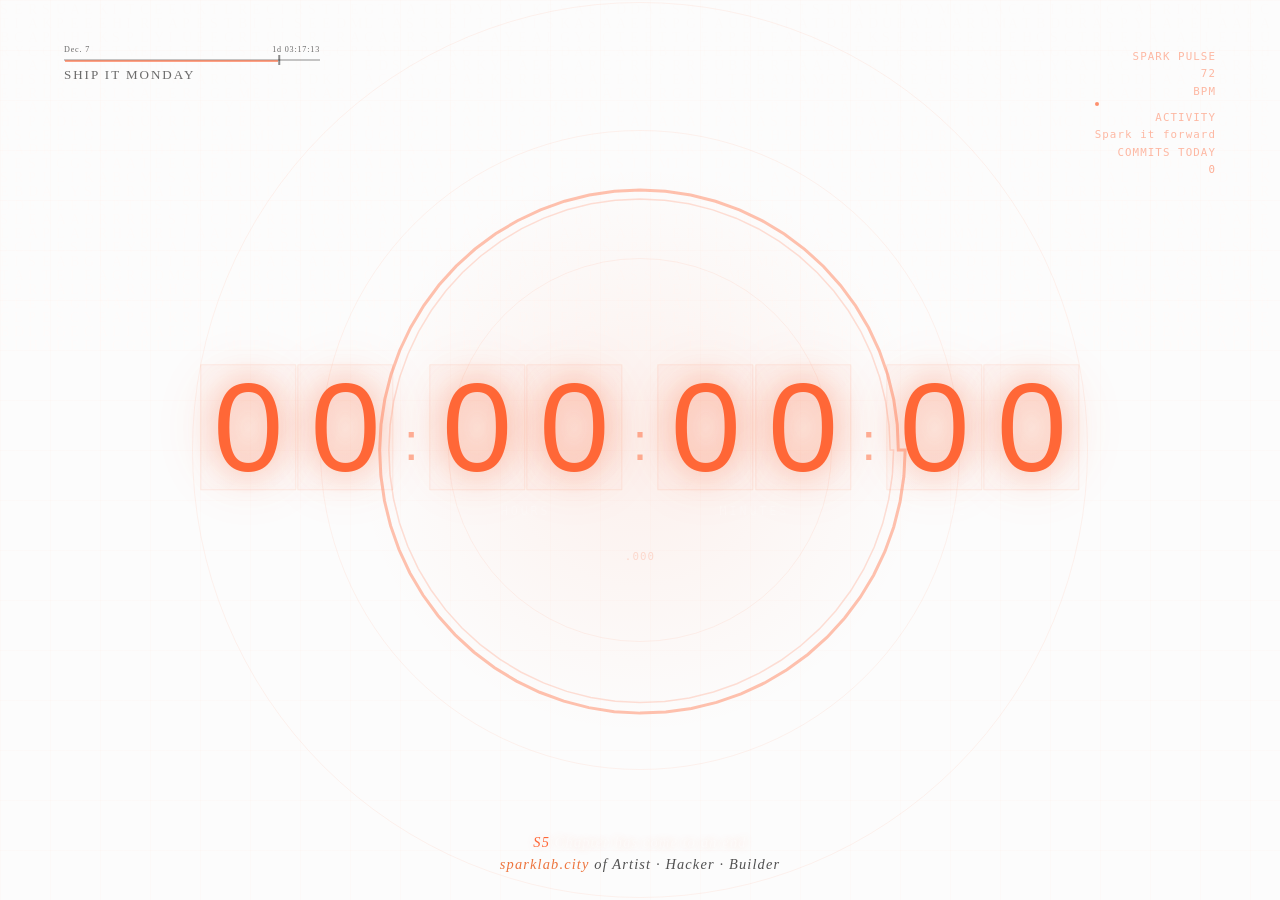
==== app/src/main/assets/index.html @ 21b06efd "feat: Android TV WebView APK wrapper (v5.3) Packages S5 Residency Countdown as a standalone Android " ====
<!DOCTYPE html>
<html lang="zh-CN">
<head>
    <meta charset="UTF-8">
    <meta name="viewport" content="width=device-width, initial-scale=1.0">
    <title>S5 Residency Countdown | Spark Lab</title>
    <style>

        @font-face {
            font-family: 'Fira Code';
            font-weight: 100 700;
            font-display: block;
            src: url('file:///android_asset/fonts/FiraCode.woff2') format('woff2');
        }
        @font-face {
            font-family: 'JetBrains Mono';
            font-weight: 100 700;
            font-display: block;
            src: url('file:///android_asset/fonts/FiraCode.woff2') format('woff2');
        }
        @font-face {
            font-family: 'Cinzel';
            font-weight: 400 700;
            font-display: block;
            src: url('file:///android_asset/fonts/Cinzel.woff2') format('woff2');
        }
        
        @font-face {
            font-family: 'Impact';
            src: local('Impact'), local('Impact MT');
        }
        
        :root {
            --main-color: #ff6737;
            --glow-intensity: 0.6;
        }
        
        * {
            margin: 0;
            padding: 0;
            box-sizing: border-box;
        }
        
        body {
            font-family: 'Fira Code', 'JetBrains Mono', monospace;
            background: #000000;
            color: #ffffff;
            overflow: hidden;
            position: relative;
            width: 100vw;
            height: 100vh;
            font-variant-numeric: slashed-zero;
            font-feature-settings: "zero" 1;
            transition: background 1s ease;
        }
        
        body.countdown-inactive {
            background: #ffffff;
        }

        /* 起止前后各 10s（共 20s 窗口）：每秒黑/白切换一次，短时过渡避免与 1s 淡入淡出糊在一起 */
        body.countdown-flicker {
            transition: background 0.05s linear, color 0.05s linear;
        }
        
        /* 背景层 - 代码雨效果 */
        #matrix-bg {
            position: absolute;
            top: 0;
            left: 0;
            width: 100%;
            height: 100%;
            opacity: 0.02;
            pointer-events: none;
        }
        
        /* 轨道系统 */
        .orbital-system {
            position: absolute;
            width: 100%;
            height: 100%;
            display: flex;
            align-items: center;
            justify-content: center;
            pointer-events: none;
        }
        
        .orbit {
            position: absolute;
            border: 1px solid rgba(255, 103, 55, 0.08);
            border-radius: 50%;
            animation: rotate 120s linear infinite;
        }
        
        .orbit:nth-child(1) {
            width: 30vw;
            height: 30vw;
            animation-duration: 90s;
        }
        
        .orbit:nth-child(2) {
            width: 50vw;
            height: 50vw;
            animation-duration: 120s;
            animation-direction: reverse;
        }
        
        .orbit:nth-child(3) {
            width: 70vw;
            height: 70vw;
            animation-duration: 180s;
        }
        
        @keyframes rotate {
            from { transform: rotate(0deg); }
            to { transform: rotate(360deg); }
        }
        
        /* 音频可视化波形环 - 更凝实的设计 */
        .audio-visualizer {
            position: absolute;
            top: 50%;
            left: 50%;
            transform: translate(-50%, -50%);
            width: 80vw;
            height: 80vw;
            max-width: 80vh;
            max-height: 80vh;
            pointer-events: none;
            z-index: 5;
        }
        
        .wave-circle {
            position: absolute;
            width: 100%;
            height: 100%;
            border: 3px solid rgba(255, 103, 55, 0.1);
            border-radius: 50%;
            opacity: 0;
            animation: wave-pulse 6s ease-out infinite;
        }
        
        .wave-circle:nth-child(2) {
            animation-delay: 1.5s;
            border-width: 2px;
        }
        
        .wave-circle:nth-child(3) {
            animation-delay: 3s;
            border-width: 1px;
        }
        
        @keyframes wave-pulse {
            0% {
                transform: scale(0.85);
                opacity: 0;
                border-color: rgba(255, 103, 55, 0.4);
            }
            20% {
                opacity: 0.8;
                border-color: rgba(255, 103, 55, 0.3);
            }
            100% {
                transform: scale(1.3);
                opacity: 0;
                border-color: rgba(255, 103, 55, 0);
            }
        }
        
        /* SVG波形路径 - 更厚实 */
        #waveform-svg {
            position: absolute;
            width: 100%;
            height: 100%;
            z-index: 6;
        }
        
        .waveform-path {
            fill: none;
            stroke: rgba(255, 103, 55, 0.4);
            stroke-width: 3;
            stroke-linecap: round;
            filter: none;
        }
        
        /* 主倒计时容器 */
        .countdown-container {
            position: absolute;
            top: 50%;
            left: 50%;
            transform: translate(-50%, -50%);
            z-index: 10;
            text-align: center;
        }
        
        /* 倒计时数字组 */
        .countdown-display {
            display: flex;
            gap: 0.4vw;
            justify-content: center;
            align-items: center;
            margin-bottom: 2vh;
        }
        
        /* 时间单元 */
        .time-unit {
            position: relative;
        }
        
        /* 数字样式 - 核心设计 */
        .digit-group {
            display: flex;
            gap: 0.1vw;
            position: relative;
        }
        
        .digit {
            width: 7.5vw;
            height: 14vh;
            position: relative;
            background: linear-gradient(135deg, rgba(255, 103, 55, 0.02), transparent);
            border: 0.5px solid rgba(255, 103, 55, 0.1);
            box-shadow: inset 0 0 20px rgba(255, 103, 55, 0.03);
            display: flex;
            align-items: center;
            justify-content: center;
            transition: all 0.8s cubic-bezier(0.4, 0, 0.2, 1);
        }
        
        .digit-value {
    font-size: 14vh;
            font-weight: normal;
            font-family: 'Impact', 'Arial Black', sans-serif;
            color: var(--main-color);
            text-shadow: 
                0 0 30px rgba(255, 103, 55, var(--glow-intensity)),
                0 0 60px rgba(255, 103, 55, 0.3);
            position: relative;
            z-index: 2;
            font-variant-numeric: slashed-zero;
            font-feature-settings: "zero" 1;
            transition: opacity 0.6s ease, color 0.5s ease;
        }
        
        /* 数字变化时的平滑过渡 */
        .digit.changing .digit-value {
            opacity: 0.7;
        }
        
        /* 移除脉动，保持稳定 */
        
        /* 分隔符 - 缓慢的呼吸感 */
        .separator {
            font-family: 'Impact', 'Arial Black', sans-serif;
            font-size: 6vh;
            color: rgba(255, 103, 55, 0.5);
            margin: 0 0.4vw;
            animation: blink 3s ease-in-out infinite;
        }
        
        @keyframes blink {
            0%, 100% { opacity: 0.8; }
            50% { opacity: 0.3; }
        }
        
        /* 时间标签 - 更清晰 */
        .time-label {
            font-size: 1.3vh;
            color: rgba(255, 255, 255, 0.25);
            text-transform: uppercase;
            letter-spacing: 0.25em;
            margin-top: 1.5vh;
            font-weight: 100;
            font-family: 'Fira Code', monospace;
        }
        
        /* 左上角进度条组件 - Community Dinner */
        .community-dinner-progress {
            position: absolute;
            top: 5vh;
            left: 5vw;
            z-index: 15;
            display: flex;
            flex-direction: column;
            gap: 0.6vh;
        }
        
        .community-dinner-date-row {
            display: flex;
            align-items: center;
            justify-content: space-between;
            width: 20vw;
        }
        
        .community-dinner-date {
            font-family: 'Cinzel', serif;
            font-size: 0.9vh;
            color: rgba(255, 255, 255, 0.4);
            letter-spacing: 0.1em;
            font-weight: 500;
        }
        
        .community-dinner-bar-container {
            position: relative;
            width: 20vw;
            height: 2px;
            border: 0.5px solid rgba(255, 103, 55, 0.15);
            background: rgba(255, 103, 55, 0.03);
            overflow: visible;
        }
        
        .community-dinner-bar-fill {
            position: absolute;
            top: 0;
            left: 0;
            height: 2px;
            background: rgba(200, 80, 40, 0.7);
            transition: width 1s ease;
            min-width: 0;
        }
        
        .community-dinner-progress-marker {
            position: absolute;
            top: 50%;
            left: 0; /* 初始位置 */
            transform: translate(-50%, -50%);
            width: 1.5px;
            height: 10px;
            background: rgba(255, 255, 255, 0.4);
            z-index: 2;
        }
        
        .community-dinner-label {
            font-family: 'Cinzel', serif;
            font-size: 1.45vh;
            color: rgba(255, 255, 255, 0.4);
            letter-spacing: 0.15em;
            text-transform: uppercase;
            font-weight: 500;
        }
        
        .community-dinner-countdown {
            font-family: 'Cinzel', serif;
            font-size: 0.9vh;
            color: rgba(255, 255, 255, 0.4);
            letter-spacing: 0.1em;
            font-weight: 500;
        }
        
        /* 进度条 - 更低调 */
        .progress-bar {
            position: absolute;
            bottom: 5vh;
            left: 50%;
            transform: translateX(-50%);
            width: 60vw;
            height: 0.5px;
            background: rgba(255, 103, 55, 0.05);
            display: none; /* 隐藏底部橙色直线 */
        }
        
        .progress-fill {
            height: 100%;
            background: rgba(255, 103, 55, 0.3);
            transition: width 1s linear;
        }
        
        /* 底部标语 */
        .bottom-tagline {
            position: absolute;
            bottom: 2.5vh;
            left: 50%;
            transform: translateX(-50%);
            font-family: Georgia, serif;
            font-style: italic;
            font-size: 1.6vh;
            color: rgba(255, 255, 255, 0.35);
            letter-spacing: 0.08em;
            white-space: nowrap;
            text-shadow: 0 0 10px rgba(255, 103, 55, 0.2);
            padding: 0.5vh 2vw;
        }
        
        .bottom-tagline .sparklab-city {
            color: var(--main-color);
            text-shadow: 0 0 10px rgba(255, 103, 55, 0.4);
        }

        body.countdown-inactive .bottom-tagline:not(.completion-message) {
            color: rgba(0, 0, 0, 0.68);
            text-shadow: none;
        }

        body.countdown-inactive .bottom-tagline:not(.completion-message) .sparklab-city {
            color: #ed743d;
            text-shadow: none;
        }

        /* 白底（未开始/已结束）：左上角 Ship it Monday 组件反色对比 */
        body.countdown-inactive .community-dinner-date,
        body.countdown-inactive .community-dinner-label,
        body.countdown-inactive .community-dinner-countdown {
            color: rgba(0, 0, 0, 0.58);
            font-weight: 500;
        }

        body.countdown-inactive .community-dinner-bar-container {
            border-color: rgba(0, 0, 0, 0.18);
            background: rgba(0, 0, 0, 0.05);
        }

        body.countdown-inactive .community-dinner-bar-fill {
            background: rgba(255, 103, 55, 0.6);
        }

        body.countdown-inactive .community-dinner-progress-marker {
            background: rgba(0, 0, 0, 0.45);
        }

        /* 白底：右上角字重微增；同原橙色系略提亮度便于白底阅读 */
        body.countdown-inactive .vitals-indicator {
            color: rgba(255, 103, 55, 0.45);
            font-weight: 400;
        }

        body.countdown-inactive .vitals-indicator .glitch-text {
            color: rgba(255, 103, 55, 0.52);
        }

        body.countdown-inactive .vitals-indicator .pulse-dot {
            background: rgba(255, 103, 55, 0.72);
        }
        
        .completion-message {
            bottom: 5vh;
            display: none;
        }
        
        .completion-message .highlight {
            color: var(--main-color);
        }
        
        /* 火花粒子容器 */
        #particles {
            position: absolute;
            width: 100%;
            height: 100%;
            pointer-events: none;
        }
        
        .particle {
            position: absolute;
            width: 3px;
            height: 3px;
            background: rgba(255, 103, 55, 0.6);
            border-radius: 50%;
            pointer-events: none;
            animation: float 15s ease-out forwards;
            filter: blur(0.5px);
        }
        
        @keyframes float {
            0% {
                opacity: 0;
                transform: translate(0, 0) scale(0);
            }
            10% {
                opacity: 1;
                transform: translate(0, 0) scale(1);
            }
            100% {
                opacity: 0;
                transform: translate(var(--tx), var(--ty)) scale(0.5);
            }
        }
        
        /* 呼吸光晕 - 更缓慢的节奏 */
        .glow-orb {
            position: absolute;
            top: 50%;
            left: 50%;
            transform: translate(-50%, -50%);
            width: 45vw;
            height: 45vw;
            background: radial-gradient(circle, rgba(255, 103, 55, 0.08), transparent 70%);
            animation: breathe 6s ease-in-out infinite;
            pointer-events: none;
            z-index: 1;
        }
        
        @keyframes breathe {
            0%, 100% {
                transform: translate(-50%, -50%) scale(0.95);
                opacity: 0.4;
            }
            50% {
                transform: translate(-50%, -50%) scale(1.05);
                opacity: 0.7;
            }
        }
        
        /* Grid 网格背景 - 缓慢移动 */
        .grid-bg {
            position: absolute;
            width: 100%;
            height: 100%;
            background-image: 
                linear-gradient(rgba(255, 103, 55, 0.02) 1px, transparent 1px),
                linear-gradient(90deg, rgba(255, 103, 55, 0.02) 1px, transparent 1px);
            background-size: 50px 50px;
            animation: grid-move 30s linear infinite;
        }
        
        @keyframes grid-move {
            0% { transform: translate(0, 0); }
            100% { transform: translate(50px, 50px); }
        }
        
        /* 毫秒显示 - 稍微亮一点 */
        .milliseconds {
            position: absolute;
            bottom: -3vh;
            left: 50%;
            transform: translateX(-50%);
            font-size: 1.2vh;
            color: rgba(255, 103, 55, 0.2);
            font-weight: 100;
            letter-spacing: 0.1em;
        }
        
        /* 生命体征指示器 - 稍微亮一点 */
        .vitals-indicator {
            position: absolute;
            top: 5vh;
            right: 5vw;
            font-size: 1.2vh;
            color: rgba(255, 103, 55, 0.35);
            text-align: right;
            font-weight: 400;
            letter-spacing: 0.1em;
        }
        
        .vitals-indicator span {
            display: block;
            margin: 0.5vh 0;
        }
        
        .pulse-dot {
            display: inline-block;
            width: 4px;
            height: 4px;
            background: rgba(255, 103, 55, 0.6);
            border-radius: 50%;
            margin-left: 5px;
            animation: pulse-dot 2s ease-in-out infinite;
        }
        
        @keyframes pulse-dot {
            0%, 100% { opacity: 0.3; }
            50% { opacity: 0.7; }
        }
        
        /* Glitch效果 for commits */
        .glitch-text {
            position: relative;
            display: inline-block;
            color: rgba(255, 103, 55, 0.4);
        }
        
        .glitch-text.glitching {
            animation: glitch-flicker 0.3s ease;
        }
        
        @keyframes glitch-flicker {
            0%, 100% { 
                opacity: 1;
                transform: translateX(0);
            }
            20% { 
                opacity: 0.8;
                transform: translateX(-1px);
            }
            40% { 
                opacity: 0.6;
                transform: translateX(1px);
            }
            60% { 
                opacity: 0.9;
                transform: translateX(-0.5px);
            }
        }
        
        /* 21:00 仪式效果 - 更内敛 */
        .ritual-overlay {
            position: fixed;
            top: 0;
            left: 0;
            width: 100%;
            height: 100%;
            background: radial-gradient(circle, transparent, rgba(255, 103, 55, 0.1));
            opacity: 0;
            pointer-events: none;
            z-index: 20;
        }
        
        .ritual-overlay.active {
            animation: ritual-pulse 12s ease-out;
        }
        
        @keyframes ritual-pulse {
            0% { opacity: 0; }
            10% { opacity: 0.8; }
            100% { opacity: 0; }
        }
        
        .ritual-message {
            position: fixed;
            top: 50%;
            left: 50%;
            transform: translate(-50%, -50%);
            font-size: 1.8vh;
            color: rgba(255, 103, 55, 0.8);
            text-transform: uppercase;
            letter-spacing: 0.8em;
            opacity: 0;
            z-index: 21;
            font-weight: 100;
        }
        
        .ritual-message.active {
            animation: ritual-text 12s ease-out;
        }
        
        @keyframes ritual-text {
            0%, 100% { 
                opacity: 0;
                transform: translate(-50%, -50%) scale(0.9);
            }
            50% { 
                opacity: 1;
                transform: translate(-50%, -50%) scale(1);
            }
        }
        
        
        /* 响应式调整 */
        @media (max-width: 768px) {
            .digit {
                width: 12vw;
                height: 10vh;
            }
            .digit-value {
                font-size: 6vh;
            }
            .separator {
                font-size: 4vh;
                margin: 0 0.3vw;
            }
            .countdown-display {
                gap: 0.3vw;
            }
            .audio-visualizer {
                width: 95vw;
                height: 95vw;
            }
            .bottom-tagline {
                font-size: 1vh;
                padding: 0.3vh 1vw;
            }
        }
    </style>
</head>
<body>
    
    <!-- 网格背景 -->
    <div class="grid-bg"></div>
    
    <!-- 代码雨背景 -->
    <canvas id="matrix-bg"></canvas>
    
    <!-- 轨道系统 -->
    <div class="orbital-system">
        <div class="orbit"></div>
        <div class="orbit"></div>
        <div class="orbit"></div>
    </div>
    
    <!-- 呼吸光晕 -->
    <div class="glow-orb"></div>
    
    <!-- 音频可视化 -->
    <div class="audio-visualizer">
        <div class="wave-circle"></div>
        <div class="wave-circle"></div>
        <div class="wave-circle"></div>
        <svg id="waveform-svg">
            <path class="waveform-path" id="waveform"></path>
            <path class="waveform-path" id="waveform-inner" style="stroke: rgba(255, 103, 55, 0.2); stroke-width: 1.5;"></path>
        </svg>
    </div>
    
    <!-- 火花粒子 -->
    <div id="particles"></div>
    
    <!-- 主倒计时 -->
    <div class="countdown-container">
        <div class="countdown-display">
            <!-- 天数 -->
            <div class="time-unit">
                <div class="digit-group">
                    <div class="digit">
                        <span class="digit-value" id="days-tens">0</span>
                    </div>
                    <div class="digit">
                        <span class="digit-value" id="days-ones">0</span>
                    </div>
                </div>
                <div class="time-label">DAYS</div>
            </div>
            
            <span class="separator">:</span>
            
            <!-- 小时 -->
            <div class="time-unit">
                <div class="digit-group">
                    <div class="digit">
                        <span class="digit-value" id="hours-tens">0</span>
                    </div>
                    <div class="digit">
                        <span class="digit-value" id="hours-ones">0</span>
                    </div>
                </div>
                <div class="time-label">HOURS</div>
            </div>
            
            <span class="separator">:</span>
            
            <!-- 分钟 -->
            <div class="time-unit">
                <div class="digit-group">
                    <div class="digit">
                        <span class="digit-value" id="minutes-tens">0</span>
                    </div>
                    <div class="digit">
                        <span class="digit-value" id="minutes-ones">0</span>
                    </div>
                </div>
                <div class="time-label">MINUTES</div>
            </div>
            
            <span class="separator">:</span>
            
            <!-- 秒数 -->
            <div class="time-unit">
                <div class="digit-group">
                    <div class="digit">
                        <span class="digit-value" id="seconds-tens">0</span>
                    </div>
                    <div class="digit">
                        <span class="digit-value" id="seconds-ones">0</span>
                    </div>
                </div>
                <div class="time-label">SECONDS</div>
            </div>
        </div>
        
        <!-- 毫秒显示 -->
        <div class="milliseconds" id="milliseconds">.000</div>
    </div>
    
    <!-- 进度条 -->
    <div class="progress-bar">
        <div class="progress-fill" id="progress"></div>
    </div>
    
    <!-- 底部标语 -->
    <div class="bottom-tagline completion-message" id="completionMessage">
        <span class="highlight">S5</span> <span class="muted">Chapter has come to an end</span>
    </div>
    <!-- 常驻标语：文案固定，仅随 body 黑/白主题改色；脚本永不改此节点内容；终态只显示上方 #completionMessage -->
    <div class="bottom-tagline" id="residencyTagline">
        <span class="sparklab-city">sparklab.city</span> of Artist · Hacker · Builder
    </div>
    
    <!-- 左上角进度条组件 - Community Dinner -->
    <div class="community-dinner-progress">
        <div class="community-dinner-date-row">
            <div class="community-dinner-date" id="communityDinnerDate"></div>
            <div class="community-dinner-countdown" id="communityDinnerCountdown"></div>
        </div>
        <div class="community-dinner-bar-container">
            <div class="community-dinner-bar-fill" id="communityDinnerProgress"></div>
            <div class="community-dinner-progress-marker" id="communityDinnerMarker"></div>
        </div>
        <div class="community-dinner-label">Ship it Monday</div>
    </div>
    
    <!-- 生命体征 -->
    <div class="vitals-indicator">
        <span>SPARK PULSE <span id="heartRate">72</span> BPM<span class="pulse-dot"></span></span>
        <span>ACTIVITY <span id="activity">NORMAL</span></span>
        <span>COMMITS TODAY <span id="commits" class="glitch-text">0</span></span>
    </div>
    
    <!-- 21:00 仪式覆盖层 -->
    <div class="ritual-overlay" id="ritualOverlay"></div>
    <div class="ritual-message" id="ritualMessage">KEEP BUILDING</div>
    
    <script>
        // 配置：主倒计时墙钟 = 上海（+08:00 固定；上海无夏令时）
        // 本期 S5 起止均为上海中午 12:00：2026-04-26 12:00 起 → 满 42 天后的同日时刻止（即 2026-06-07 12:00）。边界 ±10s 闪烁、白/黑底、停表，均只读 CONFIG.startDate / endDate，无第二套时间。
        // 若 ISO 在极古环境中解析失败，则回退为【本机本地日历】同一天的 12:00 与 +42 天（console 警告，行为退化为 S3 式本地锚点）
        const TZ_SHANGHAI = 'Asia/Shanghai';
        const MS_PER_DAY = 86400000;

        let startDateShanghai = new Date('2026-04-26T12:00:00+08:00');
        if (Number.isNaN(startDateShanghai.getTime())) {
            console.warn('[S5] 无法解析起止 ISO，已回退为本地 2026-4-26 12:00 与 +42 天');
            startDateShanghai = new Date(2026, 3, 26, 12, 0, 0, 0);
        }
        const endDateShanghai = new Date(startDateShanghai.getTime() + 42 * MS_PER_DAY);

        const totalDays = (endDateShanghai.getTime() - startDateShanghai.getTime()) / MS_PER_DAY;

        const CONFIG = {
            timeZone: TZ_SHANGHAI,
            startDate: startDateShanghai,
            endDate: endDateShanghai,
            sparkWords: ['BUILD', 'CREATE', 'SPARK', 'LEGACY', 'ITERATE', 'SHIP', 'SCALE', 'DREAM'],
            particleInterval: 8000, // 粒子生成间隔
            matrixSpeed: 50, // 代码雨速度
            ritualHour: 21, // 21:00仪式时刻
            ritualMessages: [
                'KEEP BUILDING',
                'STAY CURIOUS',
                'TRUST THE PROCESS',
                'EMBRACE CHAOS',
                'FIND YOUR SPARK',
                'BUILD TO THINK',
                'SHIP FAST',
                'STAY HUNGRY'
            ]
        };
        
        let countdownInterval = null;
        let countdownFinished = false;
        
        
        
        // Matrix 代码雨效果
        function initMatrix() {
            const canvas = document.getElementById('matrix-bg');
            const ctx = canvas.getContext('2d');
            
            canvas.width = window.innerWidth;
            canvas.height = window.innerHeight;
            
            const matrix = CONFIG.sparkWords.join('').split('');
            const fontSize = 14;
            const columns = canvas.width / fontSize;
            const drops = Array(Math.floor(columns)).fill(1);
            
            function draw() {
                ctx.fillStyle = 'rgba(0, 0, 0, 0.02)';
                ctx.fillRect(0, 0, canvas.width, canvas.height);
                
                ctx.fillStyle = 'rgba(255, 103, 55, 0.8)';
                ctx.font = fontSize + 'px Fira Code';
                
                for (let i = 0; i < drops.length; i++) {
                    const text = matrix[Math.floor(Math.random() * matrix.length)];
                    ctx.fillText(text, i * fontSize, drops[i] * fontSize);
                    
                    if (drops[i] * fontSize > canvas.height && Math.random() > 0.985) {
                        drops[i] = 0;
                    }
                    drops[i]++;
                }
            }
            
            setInterval(draw, CONFIG.matrixSpeed);
        }
        
        // 音频可视化波形 - 更平滑的心跳效果
        function updateWaveform() {
            const svg = document.getElementById('waveform-svg');
            const path = document.getElementById('waveform');
            const innerPath = document.getElementById('waveform-inner');
            const width = svg.clientWidth;
            const height = svg.clientHeight;
            const centerX = width / 2;
            const centerY = height / 2;
            const radius = Math.min(width, height) * 0.35;
            
            const points = 64; // 减少点数，更平滑
            let pathData = '';
            let innerPathData = '';
            
            // 模拟心跳波形
            const time = Date.now() * 0.0003; // 更慢的速度
            
            for (let i = 0; i <= points; i++) {
                const angle = (i / points) * Math.PI * 2;
                
                // 外层波形 - 主心跳
                let waveHeight = 8;
                waveHeight += Math.sin(time + i * 0.05) * 4;
                waveHeight += Math.sin(time * 2 + i * 0.1) * 2;
                
                // 偶尔的强心跳
                if (Math.sin(time * 0.5) > 0.8) {
                    waveHeight += Math.sin(time * 4 + i * 0.2) * 6;
                }
                
                const r = radius + waveHeight;
                const x = centerX + Math.cos(angle) * r;
                const y = centerY + Math.sin(angle) * r;
                
                // 内层波形 - 更柔和
                const innerWaveHeight = waveHeight * 0.5;
                const innerR = radius - 5 + innerWaveHeight;
                const innerX = centerX + Math.cos(angle) * innerR;
                const innerY = centerY + Math.sin(angle) * innerR;
                
                if (i === 0) {
                    pathData += `M ${x} ${y}`;
                    innerPathData += `M ${innerX} ${innerY}`;
                } else {
                    pathData += ` L ${x} ${y}`;
                    innerPathData += ` L ${innerX} ${innerY}`;
                }
            }
            
            pathData += ' Z';
            innerPathData += ' Z';
            path.setAttribute('d', pathData);
            innerPath.setAttribute('d', innerPathData);
            
            requestAnimationFrame(updateWaveform);
        }
        
        // 火花粒子生成 - 更缓慢的运动
        function createParticle() {
            const particle = document.createElement('div');
            particle.className = 'particle';
            
            const centerX = window.innerWidth / 2;
            const centerY = window.innerHeight / 2;
            const offsetX = (Math.random() - 0.5) * 300;
            const offsetY = (Math.random() - 0.5) * 300;
            
            particle.style.left = (centerX + offsetX) + 'px';
            particle.style.top = (centerY + offsetY) + 'px';
            
            // 更小的运动范围，更缓慢的飘动
            const tx = (Math.random() - 0.5) * 200;
            const ty = -Math.random() * 150 - 50; // 主要向上飘
            particle.style.setProperty('--tx', tx + 'px');
            particle.style.setProperty('--ty', ty + 'px');
            
            document.getElementById('particles').appendChild(particle);
            
            // 动画时间延长
            setTimeout(() => particle.remove(), 15000);
        }
        
        // 数字变化动画 - 平滑过渡，无闪烁
        function updateDigit(elementId, newValue, oldValue) {
            if (newValue !== oldValue) {
                const element = document.getElementById(elementId);
                const parent = element.parentElement;
                
                // 平滑过渡
                parent.classList.add('changing');
                setTimeout(() => {
                    element.textContent = newValue;
                    parent.classList.remove('changing');
                }, 300);
                
                
                // 偶尔生成粒子（频率降低）
                if (Math.random() > 0.95) {
                    createParticle();
                }
            }
        }
        
        // 打字机效果状态
        let typewriterState = {
            currentText: 'Spark it forward',
            fullText: 'Spark it forward',
            isDeleting: false,
            isRotating: false,
            rotateIndex: 0,
            typewriterTimeout: null
        };
        
        const rotateWords = ['Stealth', 'Speed', 'Subtraction', 'Synergy'];
        
        function updateTypewriterEffect() {
            const activityElement = document.getElementById('activity');
            if (!activityElement) return;
            
            // 清除之前的定时器
            if (typewriterState.typewriterTimeout) {
                clearTimeout(typewriterState.typewriterTimeout);
            }
            
            if (typewriterState.isRotating) {
                // 轮换显示其他文字
                if (typewriterState.rotateIndex < rotateWords.length) {
                    activityElement.textContent = rotateWords[typewriterState.rotateIndex];
                    typewriterState.rotateIndex++;
                    
                    // 每个文字显示1.5秒
                    typewriterState.typewriterTimeout = setTimeout(() => {
                        updateTypewriterEffect();
                    }, 1500);
                } else {
                    // 轮换完成，重新开始显示 "Spark it forward"
                    typewriterState.isRotating = false;
                    typewriterState.rotateIndex = 0;
                    typewriterState.isDeleting = false;
                    updateTypewriterEffect();
                }
            } else if (!typewriterState.isDeleting) {
                // 显示完整文本
                typewriterState.currentText = typewriterState.fullText;
                activityElement.textContent = typewriterState.currentText;
                
                // 等待2秒后开始删除
                typewriterState.typewriterTimeout = setTimeout(() => {
                    typewriterState.isDeleting = true;
                    updateTypewriterEffect();
                }, 2000);
            } else {
                // 删除字符
                if (typewriterState.currentText.length > 5) { // "Spark" 是5个字符
                    typewriterState.currentText = typewriterState.currentText.slice(0, -1);
                    activityElement.textContent = typewriterState.currentText;
                    
                    // 继续删除
                    typewriterState.typewriterTimeout = setTimeout(() => {
                        updateTypewriterEffect();
                    }, 80); // 每80ms删除一个字符
                } else {
                    // 删除完成，只保留 "Spark"，开始轮换其他文字
                    typewriterState.isDeleting = false;
                    typewriterState.isRotating = true;
                    typewriterState.rotateIndex = 0;
                    typewriterState.typewriterTimeout = setTimeout(() => {
                        updateTypewriterEffect();
                    }, 1000);
                }
            }
        }
        
        // 生命体征模拟
        function updateVitals() {
            // 模拟心率
            const heartRate = 60 + Math.floor(Math.random() * 30);
            document.getElementById('heartRate').textContent = heartRate;
            
            // 模拟活动状态（只包含其他文字，Spark it forward 由打字机效果处理）
            const activities = ['Spark', 'Stealth', 'Speed', 'Subtraction', 'Synergy'];
            const activityElement = document.getElementById('activity');
            
            // 只有在不显示打字机效果时才显示其他活动状态
            // 打字机效果由独立的定时器处理，这里不做处理
            
            // 模拟提交数 - 添加glitch效果
            const commitsElement = document.getElementById('commits');
            const currentCommits = parseInt(commitsElement.textContent, 10) || 0;
            
            // 偶尔增加commits
            if (Math.random() > 0.95) {
                commitsElement.textContent = currentCommits + 1;
            }
            
            // 随机glitch效果
            if (Math.random() > 0.8) {
                commitsElement.classList.add('glitching');
                setTimeout(() => {
                    commitsElement.classList.remove('glitching');
                }, 300);
            }
        }
        
        /** 上海墙钟的时 / 分 / 秒；Intl 不可用时回退为本机本地时 */
        function getShanghaiClock(now) {
            try {
                const parts = new Intl.DateTimeFormat('en-GB', {
                    timeZone: CONFIG.timeZone,
                    hour: 'numeric',
                    minute: 'numeric',
                    second: 'numeric',
                    hour12: false
                }).formatToParts(now);
                const pick = (t) => {
                    const p = parts.find((x) => x.type === t);
                    return p ? parseInt(p.value, 10) : 0;
                };
                return { hour: pick('hour'), minute: pick('minute'), second: pick('second') };
            } catch (e) {
                return { hour: now.getHours(), minute: now.getMinutes(), second: now.getSeconds() };
            }
        }

        // 21:00 仪式触发（按上海时间）
        function checkRitual() {
            const now = new Date();
            const { hour, minute, second } = getShanghaiClock(now);
            if (hour === CONFIG.ritualHour && minute === 0 && second < 2) {
                triggerRitual();
            }
        }
        
        function triggerRitual() {
            const overlay = document.getElementById('ritualOverlay');
            const message = document.getElementById('ritualMessage');
            if (!overlay || !message) {
                return;
            }

            // 随机选择消息
            const randomMessage = CONFIG.ritualMessages[Math.floor(Math.random() * CONFIG.ritualMessages.length)];
            message.textContent = randomMessage;
            
            overlay.classList.add('active');
            message.classList.add('active');
            
            // 播放仪式声音
            
            // 生成适量粒子 - 更内敛
            for (let i = 0; i < 20; i++) {
                setTimeout(createParticle, i * 100);
            }
            
            // 12秒后移除效果
            setTimeout(() => {
                overlay.classList.remove('active');
                message.classList.remove('active');
            }, 12000);
        }
        
        function showCompletionMessage() {
            // 仅控制「S5 已结束」那一行；#residencyTagline 文案始终在 HTML 中固定，不随终态写入
            const completion = document.getElementById('completionMessage');
            if (completion) {
                completion.style.display = 'block';
            }
        }
        
        // 倒计时主逻辑（起止时刻为上海墙钟，与用户本地时区无关，显示为绝对剩余时间）
        function updateCountdown() {
            const now = new Date();
            const nowMs = now.getTime();
            const tStart = CONFIG.startDate.getTime();
            const tEnd = CONFIG.endDate.getTime();
            const isOutsideCountdownWindow = now < CONFIG.startDate || now >= CONFIG.endDate;

            const FLICKER_RADIUS_MS = 10000;
            const inBoundaryFlicker =
                Math.abs(nowMs - tStart) <= FLICKER_RADIUS_MS || Math.abs(nowMs - tEnd) <= FLICKER_RADIUS_MS;
            if (inBoundaryFlicker) {
                document.body.classList.add('countdown-flicker');
                const oneSecond = 1000;
                const useInactiveTheme = Math.floor(nowMs / oneSecond) % 2 === 0;
                document.body.classList.toggle('countdown-inactive', useInactiveTheme);
            } else {
                document.body.classList.remove('countdown-flicker');
                document.body.classList.toggle('countdown-inactive', isOutsideCountdownWindow);
            }

            const remaining = CONFIG.endDate.getTime() - now.getTime();
            const elapsed = now.getTime() - CONFIG.startDate.getTime();
            const total = CONFIG.endDate.getTime() - CONFIG.startDate.getTime();
            
            if (remaining <= 0) {
                if (!countdownFinished) {
                    const ids = ['days-tens','days-ones','hours-tens','hours-ones','minutes-tens','minutes-ones','seconds-tens','seconds-ones'];
                    ids.forEach(id => {
                        const el = document.getElementById(id);
                        if (el) el.textContent = '0';
                    });
                    document.getElementById('milliseconds').textContent = '.000';
                    document.getElementById('progress').style.width = '100%';
                    showCompletionMessage();
                    countdownFinished = true;
                }
                if (countdownInterval && nowMs > tEnd + FLICKER_RADIUS_MS) {
                    clearInterval(countdownInterval);
                    countdownInterval = null;
                }
                return;
            }
            
            // 时间感知的视觉增强
            const hoursRemaining = remaining / (1000 * 60 * 60);
            if (hoursRemaining <= 24) {
                // 最后24小时增强效果
                document.documentElement.style.setProperty('--glow-intensity', '0.8');
                if (hoursRemaining <= 1) {
                    // 最后1小时颜色变深
                    document.documentElement.style.setProperty('--main-color', '#ff4520');
                }
            }
            
            // 计算剩余时间：天数、小时、分钟、秒数（42天周期）
            const days = Math.floor(remaining / (1000 * 60 * 60 * 24));
            const hours = Math.floor((remaining % (1000 * 60 * 60 * 24)) / (1000 * 60 * 60));
            const minutes = Math.floor((remaining % (1000 * 60 * 60)) / (1000 * 60));
            const seconds = Math.floor((remaining % (1000 * 60)) / 1000);
            const milliseconds = remaining % 1000;
            
            // 保存旧值
            const oldValues = {
                daysTens: document.getElementById('days-tens').textContent,
                daysOnes: document.getElementById('days-ones').textContent,
                hoursTens: document.getElementById('hours-tens').textContent,
                hoursOnes: document.getElementById('hours-ones').textContent,
                minutesTens: document.getElementById('minutes-tens').textContent,
                minutesOnes: document.getElementById('minutes-ones').textContent,
                secondsTens: document.getElementById('seconds-tens').textContent,
                secondsOnes: document.getElementById('seconds-ones').textContent
            };
            
            // 更新显示
            const daysTens = Math.floor(days / 10);
            const daysOnes = days % 10;
            const hoursTens = Math.floor(hours / 10);
            const hoursOnes = hours % 10;
            const minutesTens = Math.floor(minutes / 10);
            const minutesOnes = minutes % 10;
            const secondsTens = Math.floor(seconds / 10);
            const secondsOnes = seconds % 10;
            
            updateDigit('days-tens', daysTens, oldValues.daysTens);
            updateDigit('days-ones', daysOnes, oldValues.daysOnes);
            updateDigit('hours-tens', hoursTens, oldValues.hoursTens);
            updateDigit('hours-ones', hoursOnes, oldValues.hoursOnes);
            updateDigit('minutes-tens', minutesTens, oldValues.minutesTens);
            updateDigit('minutes-ones', minutesOnes, oldValues.minutesOnes);
            updateDigit('seconds-tens', secondsTens, oldValues.secondsTens);
            updateDigit('seconds-ones', secondsOnes, oldValues.secondsOnes);
            
            // 更新毫秒（简化显示）
            const displayMs = Math.floor(milliseconds / 10) * 10; // 显示10的倍数
            document.getElementById('milliseconds').textContent = '.' + displayMs.toString().padStart(3, '0');
            
            // 更新进度条
            const progress = total > 0 ? Math.min(100, Math.max(0, (elapsed / total) * 100)) : 0;
            document.getElementById('progress').style.width = progress + '%';
            
            // 整点特效 - 更克制
            if (minutes === 0 && seconds === 0 && milliseconds < 100) {
                for (let i = 0; i < 5; i++) {
                    setTimeout(createParticle, i * 200);
                }
            }
            
            // 检查21:00仪式
            checkRitual();
        }
        
        // Community Dinner 进度条：每周一 18:30（上海时间）为周期锚点
        function pad2(n) {
            return String(n).padStart(2, '0');
        }

        function getShanghaiYMDString(d) {
            try {
                const part = d.toLocaleString('sv-SE', { timeZone: CONFIG.timeZone }).split(' ')[0];
                if (part && /^\d{4}-\d{1,2}-\d{1,2}$/.test(part)) {
                    return part;
                }
            } catch (e) { /* Intl 时区不可用时回退本机 */ }
            return d.toLocaleString('sv-SE').split(' ')[0];
        }

        function getShanghaiLocalDateTime(y, m, d, h, min, s) {
            return new Date(`${y}-${pad2(m)}-${pad2(d)}T${pad2(h)}:${pad2(min)}:${pad2(s)}+08:00`);
        }

        function getShanghaiShortWeekdayKey(d) {
            try {
                return d.toLocaleDateString('en-US', { timeZone: CONFIG.timeZone, weekday: 'short' });
            } catch (e) {
                return d.toLocaleDateString('en-US', { weekday: 'short' });
            }
        }

        function getCurrentWeekStart() {
            const now = new Date();
            const ymd = getShanghaiYMDString(now).split('-').map((x) => parseInt(x, 10));
            const y = ymd[0];
            const m = ymd[1];
            const d = ymd[2];
            const dayStart = getShanghaiLocalDateTime(y, m, d, 0, 0, 0);
            const wk = { Sun: 0, Mon: 1, Tue: 2, Wed: 3, Thu: 4, Fri: 5, Sat: 6 }[getShanghaiShortWeekdayKey(now)] ?? 0;
            const daysBack = (wk + 6) % 7;
            const thisMonday0 = new Date(dayStart.getTime() - daysBack * MS_PER_DAY);
            const thisWeekDinner = new Date(thisMonday0.getTime() + (18 * 60 + 30) * 60 * 1000);
            if (now < thisWeekDinner) {
                return new Date(thisWeekDinner.getTime() - 7 * MS_PER_DAY);
            }
            return thisWeekDinner;
        }

        function getNextWeekStart() {
            return new Date(getCurrentWeekStart().getTime() + 7 * MS_PER_DAY);
        }

        function formatDate(date) {
            const months = ['Jan.', 'Feb.', 'Mar.', 'Apr.', 'May', 'Jun.', 'Jul.', 'Aug.', 'Sep.', 'Oct.', 'Nov.', 'Dec.'];
            const ymd = getShanghaiYMDString(date).split('-').map((x) => parseInt(x, 10));
            return `${months[ymd[1] - 1]} ${ymd[2]}`;
        }

        function formatShipItCountdown(remainingMs) {
            if (remainingMs <= 0) {
                return '00:00:00';
            }
            const d = Math.floor(remainingMs / 86400000);
            const h = Math.floor((remainingMs % 86400000) / 3600000);
            const m = Math.floor((remainingMs % 3600000) / 60000);
            const s = Math.floor((remainingMs % 60000) / 1000);
            if (d > 0) {
                return `${d}d ${String(h).padStart(2, '0')}:${String(m).padStart(2, '0')}:${String(s).padStart(2, '0')}`;
            }
            return `${String(h).padStart(2, '0')}:${String(m).padStart(2, '0')}:${String(s).padStart(2, '0')}`;
        }

        function updateCommunityDinnerProgress() {
            const progressBar = document.getElementById('communityDinnerProgress');
            const progressMarker = document.getElementById('communityDinnerMarker');
            const dateElement = document.getElementById('communityDinnerDate');
            const countdownElement = document.getElementById('communityDinnerCountdown');
            const container = progressBar ? progressBar.parentElement : null;
            if (!container) {
                return;
            }

            const now = new Date();
            const weekStart = getCurrentWeekStart();
            const weekEnd = getNextWeekStart();
            const total = weekEnd.getTime() - weekStart.getTime();
            const elapsed = now.getTime() - weekStart.getTime();
            const pct = total > 0 ? Math.min(100, Math.max(0, (elapsed / total) * 100)) : 0;
            const remaining = weekEnd.getTime() - now.getTime();

            if (progressBar) {
                progressBar.style.width = pct + '%';
            }

            if (progressMarker) {
                const containerWidth = container.offsetWidth;
                progressMarker.style.left = (containerWidth * pct) / 100 + 'px';
            }

            if (dateElement) {
                dateElement.textContent = formatDate(weekEnd);
            }

            if (countdownElement) {
                countdownElement.textContent = formatShipItCountdown(remaining);
            }
        }
        
        function scheduleWeeklyRefresh() {
            const now = new Date();
            const nextMonday = getNextWeekStart();
            const msUntilRefresh = nextMonday.getTime() - now.getTime();
            
            // 设置定时器在下一个周一18:30刷新
            setTimeout(() => {
                updateCommunityDinnerProgress();
                // 之后每7天刷新一次
                setInterval(updateCommunityDinnerProgress, 7 * 24 * 60 * 60 * 1000);
            }, msUntilRefresh);
        }
        
        
        
        // 窗口调整
        window.addEventListener('resize', () => {
            const canvas = document.getElementById('matrix-bg');
            if (canvas) {
                canvas.width = window.innerWidth;
                canvas.height = window.innerHeight;
            }
        });
        
        // 初始化
        initMatrix();
        updateWaveform();
        setInterval(createParticle, CONFIG.particleInterval);
        countdownInterval = setInterval(updateCountdown, 10);
        setInterval(updateVitals, 3000);
        
        // Community Dinner 进度条初始化
        updateCommunityDinnerProgress();
        setInterval(updateCommunityDinnerProgress, 1000); // 每秒更新一次进度
        scheduleWeeklyRefresh(); // 设置每周一18:30自动刷新
        
        // 启动打字机效果
        updateTypewriterEffect();
        
        // 立即执行一次
        updateCountdown();
        
        // 键盘快捷键
        document.addEventListener('keydown', (e) => {
            // 按空格键触发仪式（测试用）
            if (e.code === 'Space') {
                e.preventDefault();
                triggerRitual();
            }
        });
    </script>
</body>
</html>
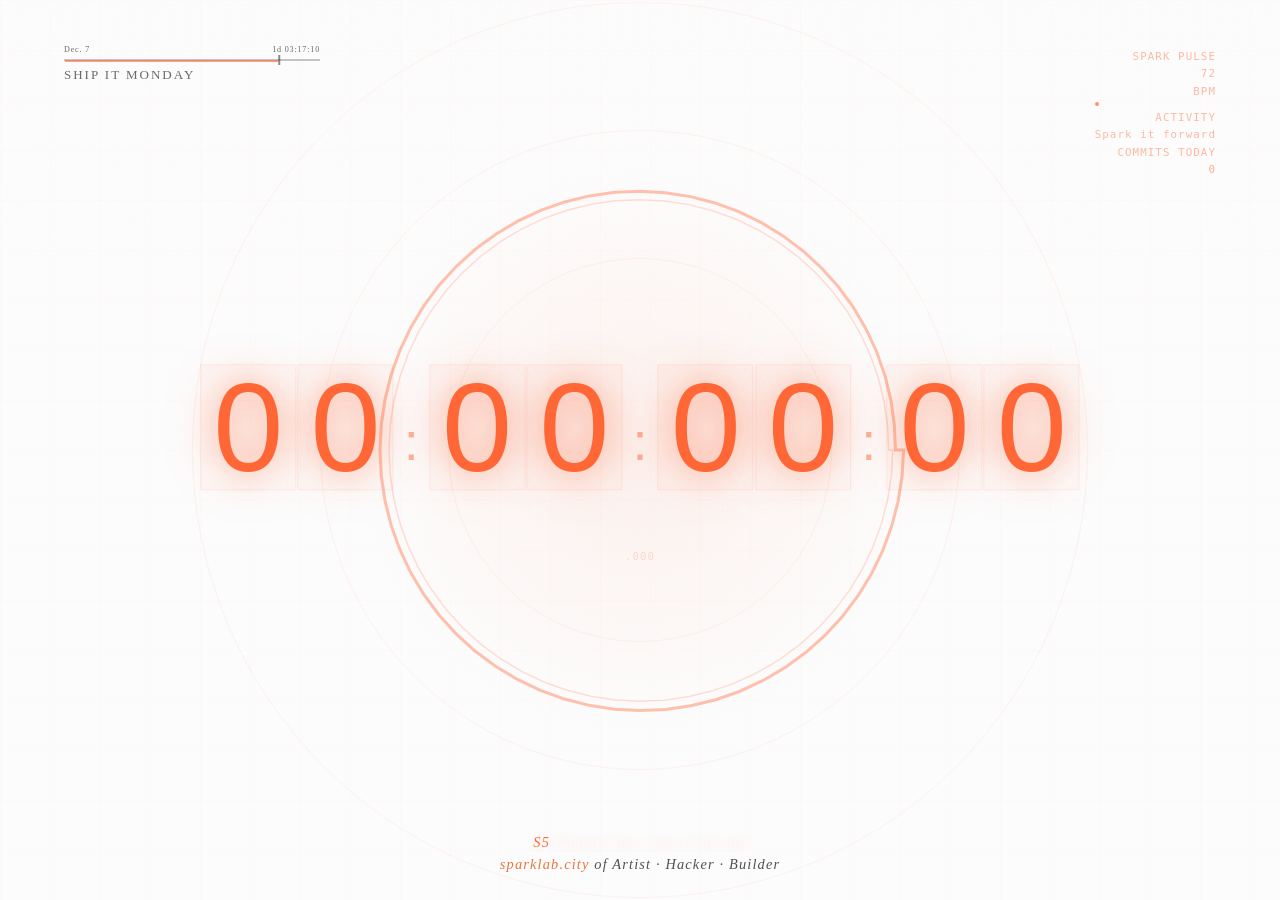
==== commit fe81d7ff: "fix: rewrite countdown JS for old Android WebView (v5.4) - Hardcode UTC timestamps (no ISO parsing, " ====
--- a/app/src/main/assets/index.html
+++ b/app/src/main/assets/index.html
@@ -807,615 +807,295 @@
     <div class="ritual-message" id="ritualMessage">KEEP BUILDING</div>
     
     <script>
-        // 配置：主倒计时墙钟 = 上海（+08:00 固定；上海无夏令时）
-        // 本期 S5 起止均为上海中午 12:00：2026-04-26 12:00 起 → 满 42 天后的同日时刻止（即 2026-06-07 12:00）。边界 ±10s 闪烁、白/黑底、停表，均只读 CONFIG.startDate / endDate，无第二套时间。
-        // 若 ISO 在极古环境中解析失败，则回退为【本机本地日历】同一天的 12:00 与 +42 天（console 警告，行为退化为 S3 式本地锚点）
-        const TZ_SHANGHAI = 'Asia/Shanghai';
+        // === 时间锚点：硬编码 UTC 时间戳，无需任何 ISO 解析或 locale 支持 ===
+        // 2026-04-26 12:00 Shanghai (UTC+8) = 2026-04-26 04:00 UTC
+        const START_TS = 1777176000000;
+        // 2026-06-07 12:00 Shanghai (UTC+8) = 2026-06-07 04:00 UTC
+        const END_TS   = 1780804800000;
         const MS_PER_DAY = 86400000;
 
-        let startDateShanghai = new Date('2026-04-26T12:00:00+08:00');
-        if (Number.isNaN(startDateShanghai.getTime())) {
-            console.warn('[S5] 无法解析起止 ISO，已回退为本地 2026-4-26 12:00 与 +42 天');
-            startDateShanghai = new Date(2026, 3, 26, 12, 0, 0, 0);
-        }
-        const endDateShanghai = new Date(startDateShanghai.getTime() + 42 * MS_PER_DAY);
-
-        const totalDays = (endDateShanghai.getTime() - startDateShanghai.getTime()) / MS_PER_DAY;
-
         const CONFIG = {
-            timeZone: TZ_SHANGHAI,
-            startDate: startDateShanghai,
-            endDate: endDateShanghai,
             sparkWords: ['BUILD', 'CREATE', 'SPARK', 'LEGACY', 'ITERATE', 'SHIP', 'SCALE', 'DREAM'],
-            particleInterval: 8000, // 粒子生成间隔
-            matrixSpeed: 50, // 代码雨速度
-            ritualHour: 21, // 21:00仪式时刻
+            matrixSpeed: 50,
+            ritualHour: 21,
             ritualMessages: [
-                'KEEP BUILDING',
-                'STAY CURIOUS',
-                'TRUST THE PROCESS',
-                'EMBRACE CHAOS',
-                'FIND YOUR SPARK',
-                'BUILD TO THINK',
-                'SHIP FAST',
-                'STAY HUNGRY'
-            ]
+                'KEEP BUILDING', 'STAY CURIOUS', 'TRUST THE PROCESS',
+                'EMBRACE CHAOS', 'FIND YOUR SPARK', 'BUILD TO THINK', 'SHIP FAST', 'STAY HUNGRY'
+            ],
+            particleInterval: 8000
         };
-        
-        let countdownInterval = null;
+
         let countdownFinished = false;
-        
-        
-        
-        // Matrix 代码雨效果
+
+        // === UTC+8 工具函数：纯算术，不依赖 Intl / toLocaleString ===
+        function getShanghaiParts(tsMs) {
+            const s = new Date(tsMs + 8 * 3600000);
+            return {
+                year:    s.getUTCFullYear(),
+                month:   s.getUTCMonth() + 1,
+                day:     s.getUTCDate(),
+                hour:    s.getUTCHours(),
+                minute:  s.getUTCMinutes(),
+                second:  s.getUTCSeconds(),
+                weekday: s.getUTCDay()
+            };
+        }
+
+        function pad2(n) { return n < 10 ? '0' + n : '' + n; }
+        function pad3(n) { const s = '' + n; return s.length >= 3 ? s : ('000' + s).slice(-3); }
+
+        function setEl(id, v) {
+            const el = document.getElementById(id);
+            if (el) el.textContent = v;
+        }
+
+        // === Matrix 代码雨 ===
         function initMatrix() {
             const canvas = document.getElementById('matrix-bg');
             const ctx = canvas.getContext('2d');
-            
             canvas.width = window.innerWidth;
             canvas.height = window.innerHeight;
-            
             const matrix = CONFIG.sparkWords.join('').split('');
             const fontSize = 14;
-            const columns = canvas.width / fontSize;
-            const drops = Array(Math.floor(columns)).fill(1);
-            
-            function draw() {
+            const drops = Array(Math.floor(canvas.width / fontSize)).fill(1);
+            setInterval(function() {
                 ctx.fillStyle = 'rgba(0, 0, 0, 0.02)';
                 ctx.fillRect(0, 0, canvas.width, canvas.height);
-                
                 ctx.fillStyle = 'rgba(255, 103, 55, 0.8)';
                 ctx.font = fontSize + 'px Fira Code';
-                
                 for (let i = 0; i < drops.length; i++) {
-                    const text = matrix[Math.floor(Math.random() * matrix.length)];
-                    ctx.fillText(text, i * fontSize, drops[i] * fontSize);
-                    
-                    if (drops[i] * fontSize > canvas.height && Math.random() > 0.985) {
-                        drops[i] = 0;
-                    }
+                    ctx.fillText(matrix[Math.floor(Math.random() * matrix.length)], i * fontSize, drops[i] * fontSize);
+                    if (drops[i] * fontSize > canvas.height && Math.random() > 0.985) drops[i] = 0;
                     drops[i]++;
                 }
-            }
-            
-            setInterval(draw, CONFIG.matrixSpeed);
-        }
-        
-        // 音频可视化波形 - 更平滑的心跳效果
+            }, CONFIG.matrixSpeed);
+        }
+
+        // === 波形 ===
         function updateWaveform() {
             const svg = document.getElementById('waveform-svg');
             const path = document.getElementById('waveform');
             const innerPath = document.getElementById('waveform-inner');
-            const width = svg.clientWidth;
-            const height = svg.clientHeight;
-            const centerX = width / 2;
-            const centerY = height / 2;
+            const width = svg.clientWidth, height = svg.clientHeight;
+            const cx = width / 2, cy = height / 2;
             const radius = Math.min(width, height) * 0.35;
-            
-            const points = 64; // 减少点数，更平滑
-            let pathData = '';
-            let innerPathData = '';
-            
-            // 模拟心跳波形
-            const time = Date.now() * 0.0003; // 更慢的速度
-            
+            const points = 64;
+            let pd = '', ipd = '';
+            const time = Date.now() * 0.0003;
             for (let i = 0; i <= points; i++) {
                 const angle = (i / points) * Math.PI * 2;
-                
-                // 外层波形 - 主心跳
-                let waveHeight = 8;
-                waveHeight += Math.sin(time + i * 0.05) * 4;
-                waveHeight += Math.sin(time * 2 + i * 0.1) * 2;
-                
-                // 偶尔的强心跳
-                if (Math.sin(time * 0.5) > 0.8) {
-                    waveHeight += Math.sin(time * 4 + i * 0.2) * 6;
-                }
-                
-                const r = radius + waveHeight;
-                const x = centerX + Math.cos(angle) * r;
-                const y = centerY + Math.sin(angle) * r;
-                
-                // 内层波形 - 更柔和
-                const innerWaveHeight = waveHeight * 0.5;
-                const innerR = radius - 5 + innerWaveHeight;
-                const innerX = centerX + Math.cos(angle) * innerR;
-                const innerY = centerY + Math.sin(angle) * innerR;
-                
-                if (i === 0) {
-                    pathData += `M ${x} ${y}`;
-                    innerPathData += `M ${innerX} ${innerY}`;
+                let wh = 8 + Math.sin(time + i * 0.05) * 4 + Math.sin(time * 2 + i * 0.1) * 2;
+                if (Math.sin(time * 0.5) > 0.8) wh += Math.sin(time * 4 + i * 0.2) * 6;
+                const r = radius + wh;
+                const x = cx + Math.cos(angle) * r, y = cy + Math.sin(angle) * r;
+                const ir = radius - 5 + wh * 0.5;
+                const ix = cx + Math.cos(angle) * ir, iy = cy + Math.sin(angle) * ir;
+                pd  += (i === 0 ? 'M ' : ' L ') + x + ' ' + y;
+                ipd += (i === 0 ? 'M ' : ' L ') + ix + ' ' + iy;
+            }
+            path.setAttribute('d', pd + ' Z');
+            innerPath.setAttribute('d', ipd + ' Z');
+            requestAnimationFrame(updateWaveform);
+        }
+
+        // === 粒子 ===
+        function createParticle() {
+            const p = document.createElement('div');
+            p.className = 'particle';
+            p.style.left = (window.innerWidth / 2 + (Math.random() - 0.5) * 300) + 'px';
+            p.style.top  = (window.innerHeight / 2 + (Math.random() - 0.5) * 300) + 'px';
+            p.style.setProperty('--tx', ((Math.random() - 0.5) * 200) + 'px');
+            p.style.setProperty('--ty', (-Math.random() * 150 - 50) + 'px');
+            document.getElementById('particles').appendChild(p);
+            setTimeout(function() { p.remove(); }, 15000);
+        }
+
+        // === 仪式 ===
+        function triggerRitual() {
+            const overlay = document.getElementById('ritualOverlay');
+            const message = document.getElementById('ritualMessage');
+            if (!overlay || !message) return;
+            message.textContent = CONFIG.ritualMessages[Math.floor(Math.random() * CONFIG.ritualMessages.length)];
+            overlay.classList.add('active');
+            message.classList.add('active');
+            for (let i = 0; i < 20; i++) setTimeout(createParticle, i * 100);
+            setTimeout(function() {
+                overlay.classList.remove('active');
+                message.classList.remove('active');
+            }, 12000);
+        }
+
+        // === 打字机 ===
+        let typewriterState = {
+            currentText: 'Spark it forward', fullText: 'Spark it forward',
+            isDeleting: false, isRotating: false, rotateIndex: 0, typewriterTimeout: null
+        };
+        const rotateWords = ['Stealth', 'Speed', 'Subtraction', 'Synergy'];
+        function updateTypewriterEffect() {
+            const el = document.getElementById('activity');
+            if (!el) return;
+            if (typewriterState.typewriterTimeout) clearTimeout(typewriterState.typewriterTimeout);
+            if (typewriterState.isRotating) {
+                if (typewriterState.rotateIndex < rotateWords.length) {
+                    el.textContent = rotateWords[typewriterState.rotateIndex++];
+                    typewriterState.typewriterTimeout = setTimeout(updateTypewriterEffect, 1500);
                 } else {
-                    pathData += ` L ${x} ${y}`;
-                    innerPathData += ` L ${innerX} ${innerY}`;
-                }
-            }
-            
-            pathData += ' Z';
-            innerPathData += ' Z';
-            path.setAttribute('d', pathData);
-            innerPath.setAttribute('d', innerPathData);
-            
-            requestAnimationFrame(updateWaveform);
-        }
-        
-        // 火花粒子生成 - 更缓慢的运动
-        function createParticle() {
-            const particle = document.createElement('div');
-            particle.className = 'particle';
-            
-            const centerX = window.innerWidth / 2;
-            const centerY = window.innerHeight / 2;
-            const offsetX = (Math.random() - 0.5) * 300;
-            const offsetY = (Math.random() - 0.5) * 300;
-            
-            particle.style.left = (centerX + offsetX) + 'px';
-            particle.style.top = (centerY + offsetY) + 'px';
-            
-            // 更小的运动范围，更缓慢的飘动
-            const tx = (Math.random() - 0.5) * 200;
-            const ty = -Math.random() * 150 - 50; // 主要向上飘
-            particle.style.setProperty('--tx', tx + 'px');
-            particle.style.setProperty('--ty', ty + 'px');
-            
-            document.getElementById('particles').appendChild(particle);
-            
-            // 动画时间延长
-            setTimeout(() => particle.remove(), 15000);
-        }
-        
-        // 数字变化动画 - 平滑过渡，无闪烁
-        function updateDigit(elementId, newValue, oldValue) {
-            if (newValue !== oldValue) {
-                const element = document.getElementById(elementId);
-                const parent = element.parentElement;
-                
-                // 平滑过渡
-                parent.classList.add('changing');
-                setTimeout(() => {
-                    element.textContent = newValue;
-                    parent.classList.remove('changing');
-                }, 300);
-                
-                
-                // 偶尔生成粒子（频率降低）
-                if (Math.random() > 0.95) {
-                    createParticle();
-                }
-            }
-        }
-        
-        // 打字机效果状态
-        let typewriterState = {
-            currentText: 'Spark it forward',
-            fullText: 'Spark it forward',
-            isDeleting: false,
-            isRotating: false,
-            rotateIndex: 0,
-            typewriterTimeout: null
-        };
-        
-        const rotateWords = ['Stealth', 'Speed', 'Subtraction', 'Synergy'];
-        
-        function updateTypewriterEffect() {
-            const activityElement = document.getElementById('activity');
-            if (!activityElement) return;
-            
-            // 清除之前的定时器
-            if (typewriterState.typewriterTimeout) {
-                clearTimeout(typewriterState.typewriterTimeout);
-            }
-            
-            if (typewriterState.isRotating) {
-                // 轮换显示其他文字
-                if (typewriterState.rotateIndex < rotateWords.length) {
-                    activityElement.textContent = rotateWords[typewriterState.rotateIndex];
-                    typewriterState.rotateIndex++;
-                    
-                    // 每个文字显示1.5秒
-                    typewriterState.typewriterTimeout = setTimeout(() => {
-                        updateTypewriterEffect();
-                    }, 1500);
-                } else {
-                    // 轮换完成，重新开始显示 "Spark it forward"
-                    typewriterState.isRotating = false;
-                    typewriterState.rotateIndex = 0;
-                    typewriterState.isDeleting = false;
+                    typewriterState.isRotating = false; typewriterState.rotateIndex = 0; typewriterState.isDeleting = false;
                     updateTypewriterEffect();
                 }
             } else if (!typewriterState.isDeleting) {
-                // 显示完整文本
-                typewriterState.currentText = typewriterState.fullText;
-                activityElement.textContent = typewriterState.currentText;
-                
-                // 等待2秒后开始删除
-                typewriterState.typewriterTimeout = setTimeout(() => {
-                    typewriterState.isDeleting = true;
-                    updateTypewriterEffect();
-                }, 2000);
+                el.textContent = typewriterState.currentText = typewriterState.fullText;
+                typewriterState.typewriterTimeout = setTimeout(function() { typewriterState.isDeleting = true; updateTypewriterEffect(); }, 2000);
             } else {
-                // 删除字符
-                if (typewriterState.currentText.length > 5) { // "Spark" 是5个字符
-                    typewriterState.currentText = typewriterState.currentText.slice(0, -1);
-                    activityElement.textContent = typewriterState.currentText;
-                    
-                    // 继续删除
-                    typewriterState.typewriterTimeout = setTimeout(() => {
-                        updateTypewriterEffect();
-                    }, 80); // 每80ms删除一个字符
+                if (typewriterState.currentText.length > 5) {
+                    el.textContent = typewriterState.currentText = typewriterState.currentText.slice(0, -1);
+                    typewriterState.typewriterTimeout = setTimeout(updateTypewriterEffect, 80);
                 } else {
-                    // 删除完成，只保留 "Spark"，开始轮换其他文字
-                    typewriterState.isDeleting = false;
-                    typewriterState.isRotating = true;
-                    typewriterState.rotateIndex = 0;
-                    typewriterState.typewriterTimeout = setTimeout(() => {
-                        updateTypewriterEffect();
-                    }, 1000);
+                    typewriterState.isDeleting = false; typewriterState.isRotating = true; typewriterState.rotateIndex = 0;
+                    typewriterState.typewriterTimeout = setTimeout(updateTypewriterEffect, 1000);
                 }
             }
         }
-        
-        // 生命体征模拟
+
+        // === 生命体征 ===
         function updateVitals() {
-            // 模拟心率
-            const heartRate = 60 + Math.floor(Math.random() * 30);
-            document.getElementById('heartRate').textContent = heartRate;
-            
-            // 模拟活动状态（只包含其他文字，Spark it forward 由打字机效果处理）
-            const activities = ['Spark', 'Stealth', 'Speed', 'Subtraction', 'Synergy'];
-            const activityElement = document.getElementById('activity');
-            
-            // 只有在不显示打字机效果时才显示其他活动状态
-            // 打字机效果由独立的定时器处理，这里不做处理
-            
-            // 模拟提交数 - 添加glitch效果
-            const commitsElement = document.getElementById('commits');
-            const currentCommits = parseInt(commitsElement.textContent, 10) || 0;
-            
-            // 偶尔增加commits
-            if (Math.random() > 0.95) {
-                commitsElement.textContent = currentCommits + 1;
-            }
-            
-            // 随机glitch效果
-            if (Math.random() > 0.8) {
-                commitsElement.classList.add('glitching');
-                setTimeout(() => {
-                    commitsElement.classList.remove('glitching');
-                }, 300);
-            }
-        }
-        
-        /** 上海墙钟的时 / 分 / 秒；Intl 不可用时回退为本机本地时 */
-        function getShanghaiClock(now) {
+            setEl('heartRate', 60 + Math.floor(Math.random() * 30));
+            const ce = document.getElementById('commits');
+            if (ce) {
+                if (Math.random() > 0.95) ce.textContent = (parseInt(ce.textContent, 10) || 0) + 1;
+                if (Math.random() > 0.8) { ce.classList.add('glitching'); setTimeout(function() { ce.classList.remove('glitching'); }, 300); }
+            }
+        }
+
+        // === Ship it Monday 进度（纯 UTC+8 算术）===
+        function getMonday1830UTC(now) {
+            const todayMidSh = Math.floor((now + 8 * 3600000) / MS_PER_DAY) * MS_PER_DAY - 8 * 3600000;
+            const dow = new Date(todayMidSh + 8 * 3600000).getUTCDay(); // 0=Sun
+            const daysSinceMon = (dow + 6) % 7;
+            return todayMidSh - daysSinceMon * MS_PER_DAY + (18 * 60 + 30) * 60000;
+        }
+
+        function updateShipItMonday() {
             try {
-                const parts = new Intl.DateTimeFormat('en-GB', {
-                    timeZone: CONFIG.timeZone,
-                    hour: 'numeric',
-                    minute: 'numeric',
-                    second: 'numeric',
-                    hour12: false
-                }).formatToParts(now);
-                const pick = (t) => {
-                    const p = parts.find((x) => x.type === t);
-                    return p ? parseInt(p.value, 10) : 0;
-                };
-                return { hour: pick('hour'), minute: pick('minute'), second: pick('second') };
+                const now = Date.now();
+                let wStart = getMonday1830UTC(now);
+                if (now < wStart) wStart -= 7 * MS_PER_DAY;
+                const wEnd = wStart + 7 * MS_PER_DAY;
+                const pct = Math.min(100, Math.max(0, (now - wStart) / (7 * MS_PER_DAY) * 100));
+                const rem = Math.max(0, wEnd - now);
+                const pb = document.getElementById('communityDinnerProgress');
+                const pm = document.getElementById('communityDinnerMarker');
+                const de = document.getElementById('communityDinnerDate');
+                const ce = document.getElementById('communityDinnerCountdown');
+                const cont = pb ? pb.parentElement : null;
+                if (pb) pb.style.width = pct + '%';
+                if (pm && cont) pm.style.left = (cont.offsetWidth * pct / 100) + 'px';
+                if (de) {
+                    const sp = getShanghaiParts(wEnd);
+                    const mo = ['Jan.','Feb.','Mar.','Apr.','May','Jun.','Jul.','Aug.','Sep.','Oct.','Nov.','Dec.'];
+                    de.textContent = mo[sp.month - 1] + ' ' + sp.day;
+                }
+                if (ce) {
+                    const d = Math.floor(rem / MS_PER_DAY);
+                    const h = Math.floor((rem % MS_PER_DAY) / 3600000);
+                    const m = Math.floor((rem % 3600000) / 60000);
+                    const s = Math.floor((rem % 60000) / 1000);
+                    ce.textContent = d > 0 ? d + 'd ' + pad2(h) + ':' + pad2(m) + ':' + pad2(s) : pad2(h) + ':' + pad2(m) + ':' + pad2(s);
+                }
+            } catch (e) {}
+        }
+
+        // === 主倒计时：直接同步更新 DOM，全局 try-catch ===
+        function updateCountdown() {
+            try {
+                const now = Date.now();
+                const remaining = END_TS - now;
+                const elapsed   = now - START_TS;
+                const total     = END_TS - START_TS;
+                const isOutside = now < START_TS || now >= END_TS;
+                const FLICKER   = 10000;
+                const inFlicker = Math.abs(now - START_TS) <= FLICKER || Math.abs(now - END_TS) <= FLICKER;
+
+                if (inFlicker) {
+                    document.body.classList.add('countdown-flicker');
+                    document.body.classList.toggle('countdown-inactive', Math.floor(now / 1000) % 2 === 0);
+                } else {
+                    document.body.classList.remove('countdown-flicker');
+                    document.body.classList.toggle('countdown-inactive', isOutside);
+                }
+
+                if (remaining <= 0) {
+                    if (!countdownFinished) {
+                        ['days-tens','days-ones','hours-tens','hours-ones',
+                         'minutes-tens','minutes-ones','seconds-tens','seconds-ones'].forEach(function(id) { setEl(id, '0'); });
+                        setEl('milliseconds', '.000');
+                        const prog = document.getElementById('progress');
+                        if (prog) prog.style.width = '100%';
+                        const comp = document.getElementById('completionMessage');
+                        if (comp) comp.style.display = 'block';
+                        countdownFinished = true;
+                    }
+                    return;
+                }
+
+                const hoursLeft = remaining / 3600000;
+                if (hoursLeft <= 24) {
+                    document.documentElement.style.setProperty('--glow-intensity', '0.8');
+                    if (hoursLeft <= 1) document.documentElement.style.setProperty('--main-color', '#ff4520');
+                }
+
+                const days    = Math.floor(remaining / MS_PER_DAY);
+                const hours   = Math.floor((remaining % MS_PER_DAY) / 3600000);
+                const minutes = Math.floor((remaining % 3600000) / 60000);
+                const seconds = Math.floor((remaining % 60000) / 1000);
+                const millis  = remaining % 1000;
+
+                // 直接同步更新，无 setTimeout 延迟，无类型比较问题
+                setEl('days-tens',    Math.floor(days / 10));
+                setEl('days-ones',    days % 10);
+                setEl('hours-tens',   Math.floor(hours / 10));
+                setEl('hours-ones',   hours % 10);
+                setEl('minutes-tens', Math.floor(minutes / 10));
+                setEl('minutes-ones', minutes % 10);
+                setEl('seconds-tens', Math.floor(seconds / 10));
+                setEl('seconds-ones', seconds % 10);
+                setEl('milliseconds', '.' + pad3(Math.floor(millis / 10) * 10));
+
+                const pct = total > 0 ? Math.min(100, Math.max(0, elapsed / total * 100)) : 0;
+                const progEl = document.getElementById('progress');
+                if (progEl) progEl.style.width = pct + '%';
+
+                if (minutes === 0 && seconds === 0 && millis < 200) {
+                    for (let i = 0; i < 5; i++) setTimeout(createParticle, i * 200);
+                }
+
+                const sp = getShanghaiParts(now);
+                if (sp.hour === CONFIG.ritualHour && sp.minute === 0 && sp.second < 2) triggerRitual();
+
             } catch (e) {
-                return { hour: now.getHours(), minute: now.getMinutes(), second: now.getSeconds() };
-            }
-        }
-
-        // 21:00 仪式触发（按上海时间）
-        function checkRitual() {
-            const now = new Date();
-            const { hour, minute, second } = getShanghaiClock(now);
-            if (hour === CONFIG.ritualHour && minute === 0 && second < 2) {
-                triggerRitual();
-            }
-        }
-        
-        function triggerRitual() {
-            const overlay = document.getElementById('ritualOverlay');
-            const message = document.getElementById('ritualMessage');
-            if (!overlay || !message) {
-                return;
-            }
-
-            // 随机选择消息
-            const randomMessage = CONFIG.ritualMessages[Math.floor(Math.random() * CONFIG.ritualMessages.length)];
-            message.textContent = randomMessage;
-            
-            overlay.classList.add('active');
-            message.classList.add('active');
-            
-            // 播放仪式声音
-            
-            // 生成适量粒子 - 更内敛
-            for (let i = 0; i < 20; i++) {
-                setTimeout(createParticle, i * 100);
-            }
-            
-            // 12秒后移除效果
-            setTimeout(() => {
-                overlay.classList.remove('active');
-                message.classList.remove('active');
-            }, 12000);
-        }
-        
-        function showCompletionMessage() {
-            // 仅控制「S5 已结束」那一行；#residencyTagline 文案始终在 HTML 中固定，不随终态写入
-            const completion = document.getElementById('completionMessage');
-            if (completion) {
-                completion.style.display = 'block';
-            }
-        }
-        
-        // 倒计时主逻辑（起止时刻为上海墙钟，与用户本地时区无关，显示为绝对剩余时间）
-        function updateCountdown() {
-            const now = new Date();
-            const nowMs = now.getTime();
-            const tStart = CONFIG.startDate.getTime();
-            const tEnd = CONFIG.endDate.getTime();
-            const isOutsideCountdownWindow = now < CONFIG.startDate || now >= CONFIG.endDate;
-
-            const FLICKER_RADIUS_MS = 10000;
-            const inBoundaryFlicker =
-                Math.abs(nowMs - tStart) <= FLICKER_RADIUS_MS || Math.abs(nowMs - tEnd) <= FLICKER_RADIUS_MS;
-            if (inBoundaryFlicker) {
-                document.body.classList.add('countdown-flicker');
-                const oneSecond = 1000;
-                const useInactiveTheme = Math.floor(nowMs / oneSecond) % 2 === 0;
-                document.body.classList.toggle('countdown-inactive', useInactiveTheme);
-            } else {
-                document.body.classList.remove('countdown-flicker');
-                document.body.classList.toggle('countdown-inactive', isOutsideCountdownWindow);
-            }
-
-            const remaining = CONFIG.endDate.getTime() - now.getTime();
-            const elapsed = now.getTime() - CONFIG.startDate.getTime();
-            const total = CONFIG.endDate.getTime() - CONFIG.startDate.getTime();
-            
-            if (remaining <= 0) {
-                if (!countdownFinished) {
-                    const ids = ['days-tens','days-ones','hours-tens','hours-ones','minutes-tens','minutes-ones','seconds-tens','seconds-ones'];
-                    ids.forEach(id => {
-                        const el = document.getElementById(id);
-                        if (el) el.textContent = '0';
-                    });
-                    document.getElementById('milliseconds').textContent = '.000';
-                    document.getElementById('progress').style.width = '100%';
-                    showCompletionMessage();
-                    countdownFinished = true;
-                }
-                if (countdownInterval && nowMs > tEnd + FLICKER_RADIUS_MS) {
-                    clearInterval(countdownInterval);
-                    countdownInterval = null;
-                }
-                return;
-            }
-            
-            // 时间感知的视觉增强
-            const hoursRemaining = remaining / (1000 * 60 * 60);
-            if (hoursRemaining <= 24) {
-                // 最后24小时增强效果
-                document.documentElement.style.setProperty('--glow-intensity', '0.8');
-                if (hoursRemaining <= 1) {
-                    // 最后1小时颜色变深
-                    document.documentElement.style.setProperty('--main-color', '#ff4520');
-                }
-            }
-            
-            // 计算剩余时间：天数、小时、分钟、秒数（42天周期）
-            const days = Math.floor(remaining / (1000 * 60 * 60 * 24));
-            const hours = Math.floor((remaining % (1000 * 60 * 60 * 24)) / (1000 * 60 * 60));
-            const minutes = Math.floor((remaining % (1000 * 60 * 60)) / (1000 * 60));
-            const seconds = Math.floor((remaining % (1000 * 60)) / 1000);
-            const milliseconds = remaining % 1000;
-            
-            // 保存旧值
-            const oldValues = {
-                daysTens: document.getElementById('days-tens').textContent,
-                daysOnes: document.getElementById('days-ones').textContent,
-                hoursTens: document.getElementById('hours-tens').textContent,
-                hoursOnes: document.getElementById('hours-ones').textContent,
-                minutesTens: document.getElementById('minutes-tens').textContent,
-                minutesOnes: document.getElementById('minutes-ones').textContent,
-                secondsTens: document.getElementById('seconds-tens').textContent,
-                secondsOnes: document.getElementById('seconds-ones').textContent
-            };
-            
-            // 更新显示
-            const daysTens = Math.floor(days / 10);
-            const daysOnes = days % 10;
-            const hoursTens = Math.floor(hours / 10);
-            const hoursOnes = hours % 10;
-            const minutesTens = Math.floor(minutes / 10);
-            const minutesOnes = minutes % 10;
-            const secondsTens = Math.floor(seconds / 10);
-            const secondsOnes = seconds % 10;
-            
-            updateDigit('days-tens', daysTens, oldValues.daysTens);
-            updateDigit('days-ones', daysOnes, oldValues.daysOnes);
-            updateDigit('hours-tens', hoursTens, oldValues.hoursTens);
-            updateDigit('hours-ones', hoursOnes, oldValues.hoursOnes);
-            updateDigit('minutes-tens', minutesTens, oldValues.minutesTens);
-            updateDigit('minutes-ones', minutesOnes, oldValues.minutesOnes);
-            updateDigit('seconds-tens', secondsTens, oldValues.secondsTens);
-            updateDigit('seconds-ones', secondsOnes, oldValues.secondsOnes);
-            
-            // 更新毫秒（简化显示）
-            const displayMs = Math.floor(milliseconds / 10) * 10; // 显示10的倍数
-            document.getElementById('milliseconds').textContent = '.' + displayMs.toString().padStart(3, '0');
-            
-            // 更新进度条
-            const progress = total > 0 ? Math.min(100, Math.max(0, (elapsed / total) * 100)) : 0;
-            document.getElementById('progress').style.width = progress + '%';
-            
-            // 整点特效 - 更克制
-            if (minutes === 0 && seconds === 0 && milliseconds < 100) {
-                for (let i = 0; i < 5; i++) {
-                    setTimeout(createParticle, i * 200);
-                }
-            }
-            
-            // 检查21:00仪式
-            checkRitual();
-        }
-        
-        // Community Dinner 进度条：每周一 18:30（上海时间）为周期锚点
-        function pad2(n) {
-            return String(n).padStart(2, '0');
-        }
-
-        function getShanghaiYMDString(d) {
-            try {
-                const part = d.toLocaleString('sv-SE', { timeZone: CONFIG.timeZone }).split(' ')[0];
-                if (part && /^\d{4}-\d{1,2}-\d{1,2}$/.test(part)) {
-                    return part;
-                }
-            } catch (e) { /* Intl 时区不可用时回退本机 */ }
-            return d.toLocaleString('sv-SE').split(' ')[0];
-        }
-
-        function getShanghaiLocalDateTime(y, m, d, h, min, s) {
-            return new Date(`${y}-${pad2(m)}-${pad2(d)}T${pad2(h)}:${pad2(min)}:${pad2(s)}+08:00`);
-        }
-
-        function getShanghaiShortWeekdayKey(d) {
-            try {
-                return d.toLocaleDateString('en-US', { timeZone: CONFIG.timeZone, weekday: 'short' });
-            } catch (e) {
-                return d.toLocaleDateString('en-US', { weekday: 'short' });
-            }
-        }
-
-        function getCurrentWeekStart() {
-            const now = new Date();
-            const ymd = getShanghaiYMDString(now).split('-').map((x) => parseInt(x, 10));
-            const y = ymd[0];
-            const m = ymd[1];
-            const d = ymd[2];
-            const dayStart = getShanghaiLocalDateTime(y, m, d, 0, 0, 0);
-            const wk = { Sun: 0, Mon: 1, Tue: 2, Wed: 3, Thu: 4, Fri: 5, Sat: 6 }[getShanghaiShortWeekdayKey(now)] ?? 0;
-            const daysBack = (wk + 6) % 7;
-            const thisMonday0 = new Date(dayStart.getTime() - daysBack * MS_PER_DAY);
-            const thisWeekDinner = new Date(thisMonday0.getTime() + (18 * 60 + 30) * 60 * 1000);
-            if (now < thisWeekDinner) {
-                return new Date(thisWeekDinner.getTime() - 7 * MS_PER_DAY);
-            }
-            return thisWeekDinner;
-        }
-
-        function getNextWeekStart() {
-            return new Date(getCurrentWeekStart().getTime() + 7 * MS_PER_DAY);
-        }
-
-        function formatDate(date) {
-            const months = ['Jan.', 'Feb.', 'Mar.', 'Apr.', 'May', 'Jun.', 'Jul.', 'Aug.', 'Sep.', 'Oct.', 'Nov.', 'Dec.'];
-            const ymd = getShanghaiYMDString(date).split('-').map((x) => parseInt(x, 10));
-            return `${months[ymd[1] - 1]} ${ymd[2]}`;
-        }
-
-        function formatShipItCountdown(remainingMs) {
-            if (remainingMs <= 0) {
-                return '00:00:00';
-            }
-            const d = Math.floor(remainingMs / 86400000);
-            const h = Math.floor((remainingMs % 86400000) / 3600000);
-            const m = Math.floor((remainingMs % 3600000) / 60000);
-            const s = Math.floor((remainingMs % 60000) / 1000);
-            if (d > 0) {
-                return `${d}d ${String(h).padStart(2, '0')}:${String(m).padStart(2, '0')}:${String(s).padStart(2, '0')}`;
-            }
-            return `${String(h).padStart(2, '0')}:${String(m).padStart(2, '0')}:${String(s).padStart(2, '0')}`;
-        }
-
-        function updateCommunityDinnerProgress() {
-            const progressBar = document.getElementById('communityDinnerProgress');
-            const progressMarker = document.getElementById('communityDinnerMarker');
-            const dateElement = document.getElementById('communityDinnerDate');
-            const countdownElement = document.getElementById('communityDinnerCountdown');
-            const container = progressBar ? progressBar.parentElement : null;
-            if (!container) {
-                return;
-            }
-
-            const now = new Date();
-            const weekStart = getCurrentWeekStart();
-            const weekEnd = getNextWeekStart();
-            const total = weekEnd.getTime() - weekStart.getTime();
-            const elapsed = now.getTime() - weekStart.getTime();
-            const pct = total > 0 ? Math.min(100, Math.max(0, (elapsed / total) * 100)) : 0;
-            const remaining = weekEnd.getTime() - now.getTime();
-
-            if (progressBar) {
-                progressBar.style.width = pct + '%';
-            }
-
-            if (progressMarker) {
-                const containerWidth = container.offsetWidth;
-                progressMarker.style.left = (containerWidth * pct) / 100 + 'px';
-            }
-
-            if (dateElement) {
-                dateElement.textContent = formatDate(weekEnd);
-            }
-
-            if (countdownElement) {
-                countdownElement.textContent = formatShipItCountdown(remaining);
-            }
-        }
-        
-        function scheduleWeeklyRefresh() {
-            const now = new Date();
-            const nextMonday = getNextWeekStart();
-            const msUntilRefresh = nextMonday.getTime() - now.getTime();
-            
-            // 设置定时器在下一个周一18:30刷新
-            setTimeout(() => {
-                updateCommunityDinnerProgress();
-                // 之后每7天刷新一次
-                setInterval(updateCommunityDinnerProgress, 7 * 24 * 60 * 60 * 1000);
-            }, msUntilRefresh);
-        }
-        
-        
-        
-        // 窗口调整
-        window.addEventListener('resize', () => {
+                // 任何错误都不能杀死倒计时循环
+            }
+        }
+
+        // === 窗口缩放 ===
+        window.addEventListener('resize', function() {
             const canvas = document.getElementById('matrix-bg');
-            if (canvas) {
-                canvas.width = window.innerWidth;
-                canvas.height = window.innerHeight;
-            }
+            if (canvas) { canvas.width = window.innerWidth; canvas.height = window.innerHeight; }
         });
-        
-        // 初始化
+
+        // === 启动 ===
         initMatrix();
         updateWaveform();
         setInterval(createParticle, CONFIG.particleInterval);
-        countdownInterval = setInterval(updateCountdown, 10);
+        setInterval(updateCountdown, 100);
         setInterval(updateVitals, 3000);
-        
-        // Community Dinner 进度条初始化
-        updateCommunityDinnerProgress();
-        setInterval(updateCommunityDinnerProgress, 1000); // 每秒更新一次进度
-        scheduleWeeklyRefresh(); // 设置每周一18:30自动刷新
-        
-        // 启动打字机效果
+        setInterval(updateShipItMonday, 1000);
+        updateShipItMonday();
         updateTypewriterEffect();
-        
-        // 立即执行一次
         updateCountdown();
-        
-        // 键盘快捷键
-        document.addEventListener('keydown', (e) => {
-            // 按空格键触发仪式（测试用）
-            if (e.code === 'Space') {
-                e.preventDefault();
-                triggerRitual();
-            }
+
+        document.addEventListener('keydown', function(e) {
+            if (e.code === 'Space') { e.preventDefault(); triggerRitual(); }
         });
     </script>
 </body>
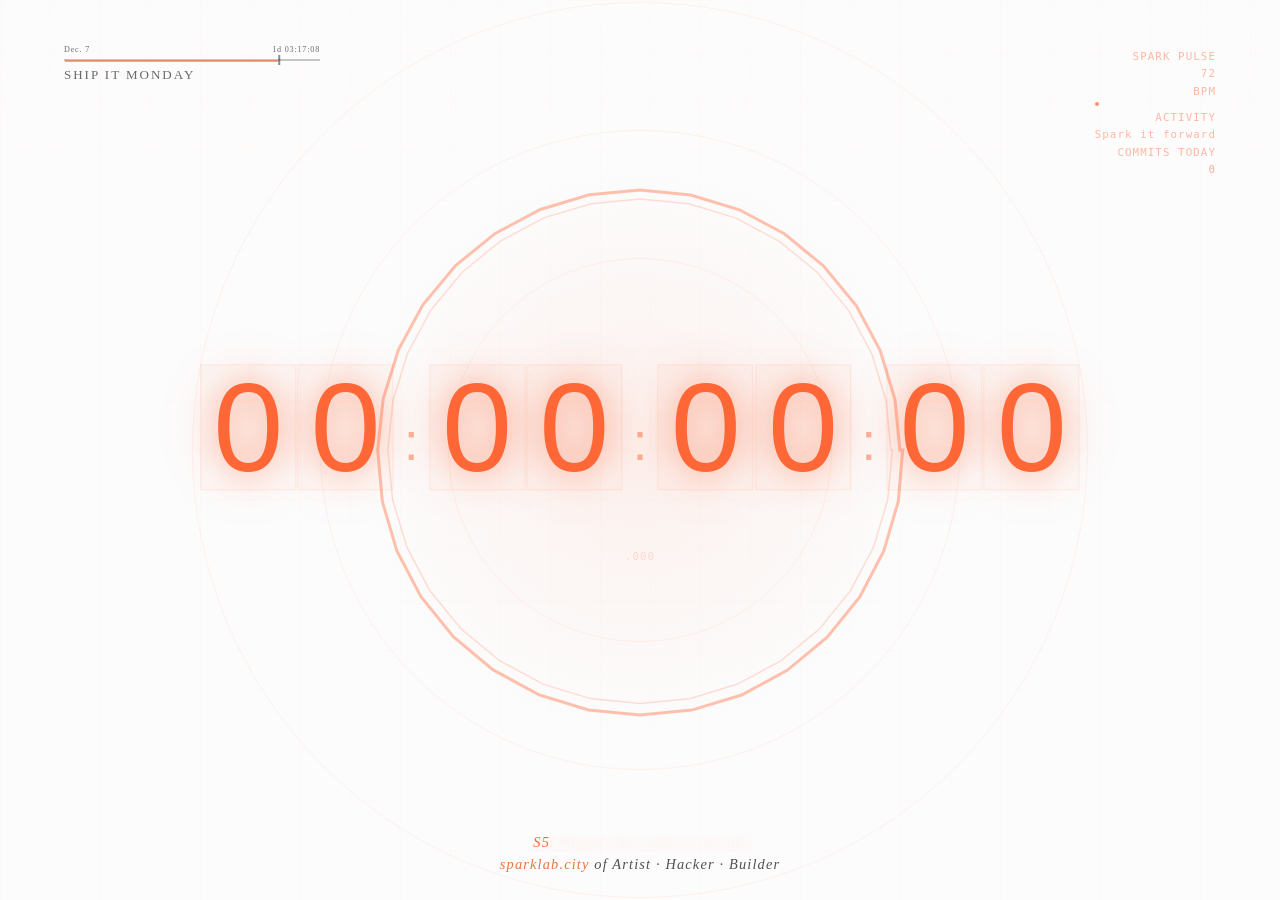
==== commit 427f79c3: "perf: optimize rendering for TV WebView (v5.5) - Cache all DOM element refs at startup (cacheDom) — " ====
--- a/app/src/main/assets/index.html
+++ b/app/src/main/assets/index.html
@@ -844,14 +844,45 @@
         function pad2(n) { return n < 10 ? '0' + n : '' + n; }
         function pad3(n) { const s = '' + n; return s.length >= 3 ? s : ('000' + s).slice(-3); }
 
+        // === DOM 缓存：启动时一次性查询，之后直接用引用 ===
+        const domCache = {};
+        const digitIds = ['days-tens','days-ones','hours-tens','hours-ones','minutes-tens','minutes-ones','seconds-tens','seconds-ones'];
+        function cacheDom() {
+            digitIds.forEach(function(id) { domCache[id] = document.getElementById(id); });
+            domCache.milliseconds  = document.getElementById('milliseconds');
+            domCache.progress      = document.getElementById('progress');
+            domCache.completionMsg = document.getElementById('completionMessage');
+            domCache.heartRate     = document.getElementById('heartRate');
+            domCache.commits       = document.getElementById('commits');
+            domCache.matrixCanvas  = document.getElementById('matrix-bg');
+            domCache.waveformSvg   = document.getElementById('waveform-svg');
+            domCache.waveformPath  = document.getElementById('waveform');
+            domCache.waveformInner = document.getElementById('waveform-inner');
+            domCache.particles     = document.getElementById('particles');
+            domCache.ritualOverlay = document.getElementById('ritualOverlay');
+            domCache.ritualMessage = document.getElementById('ritualMessage');
+            domCache.activity      = document.getElementById('activity');
+            domCache.cdProgress    = document.getElementById('communityDinnerProgress');
+            domCache.cdMarker      = document.getElementById('communityDinnerMarker');
+            domCache.cdDate        = document.getElementById('communityDinnerDate');
+            domCache.cdCountdown   = document.getElementById('communityDinnerCountdown');
+        }
+
+        // 脏检查：只在值真正变化时才写 DOM
+        const prevDigits = {};
+        function setDigit(id, v) {
+            if (prevDigits[id] !== v) {
+                prevDigits[id] = v;
+                if (domCache[id]) domCache[id].textContent = v;
+            }
+        }
         function setEl(id, v) {
-            const el = document.getElementById(id);
-            if (el) el.textContent = v;
-        }
-
-        // === Matrix 代码雨 ===
+            if (domCache[id]) domCache[id].textContent = v;
+        }
+
+        // === Matrix 代码雨：100ms 间隔（10fps），降低 canvas 重绘压力 ===
         function initMatrix() {
-            const canvas = document.getElementById('matrix-bg');
+            const canvas = domCache.matrixCanvas;
             const ctx = canvas.getContext('2d');
             canvas.width = window.innerWidth;
             canvas.height = window.innerHeight;
@@ -859,7 +890,7 @@
             const fontSize = 14;
             const drops = Array(Math.floor(canvas.width / fontSize)).fill(1);
             setInterval(function() {
-                ctx.fillStyle = 'rgba(0, 0, 0, 0.02)';
+                ctx.fillStyle = 'rgba(0, 0, 0, 0.04)';  // 更大透明度让旧字更快消，补偿低帧率
                 ctx.fillRect(0, 0, canvas.width, canvas.height);
                 ctx.fillStyle = 'rgba(255, 103, 55, 0.8)';
                 ctx.font = fontSize + 'px Fira Code';
@@ -868,34 +899,37 @@
                     if (drops[i] * fontSize > canvas.height && Math.random() > 0.985) drops[i] = 0;
                     drops[i]++;
                 }
-            }, CONFIG.matrixSpeed);
-        }
-
-        // === 波形 ===
-        function updateWaveform() {
-            const svg = document.getElementById('waveform-svg');
-            const path = document.getElementById('waveform');
-            const innerPath = document.getElementById('waveform-inner');
+            }, 100);
+        }
+
+        // === 波形：32 点（原 64），Array.join 替代字符串拼接，throttle 到 ~24fps ===
+        const WAVE_POINTS = 32;
+        const waveAngles = [];
+        for (let i = 0; i <= WAVE_POINTS; i++) waveAngles.push((i / WAVE_POINTS) * Math.PI * 2);
+
+        let lastWaveTime = 0;
+        function updateWaveform(ts) {
+            requestAnimationFrame(updateWaveform);
+            if (ts - lastWaveTime < 42) return;  // ~24fps
+            lastWaveTime = ts;
+
+            const svg = domCache.waveformSvg;
             const width = svg.clientWidth, height = svg.clientHeight;
             const cx = width / 2, cy = height / 2;
             const radius = Math.min(width, height) * 0.35;
-            const points = 64;
-            let pd = '', ipd = '';
-            const time = Date.now() * 0.0003;
-            for (let i = 0; i <= points; i++) {
-                const angle = (i / points) * Math.PI * 2;
-                let wh = 8 + Math.sin(time + i * 0.05) * 4 + Math.sin(time * 2 + i * 0.1) * 2;
-                if (Math.sin(time * 0.5) > 0.8) wh += Math.sin(time * 4 + i * 0.2) * 6;
+            const time = ts * 0.0003;
+            const pd = [], ipd = [];
+            for (let i = 0; i <= WAVE_POINTS; i++) {
+                const angle = waveAngles[i];
+                let wh = 8 + Math.sin(time + i * 0.1) * 4 + Math.sin(time * 2 + i * 0.2) * 2;
+                if (Math.sin(time * 0.5) > 0.8) wh += Math.sin(time * 4 + i * 0.4) * 6;
                 const r = radius + wh;
-                const x = cx + Math.cos(angle) * r, y = cy + Math.sin(angle) * r;
+                pd.push((i === 0 ? 'M' : 'L') + (cx + Math.cos(angle) * r).toFixed(1) + ' ' + (cy + Math.sin(angle) * r).toFixed(1));
                 const ir = radius - 5 + wh * 0.5;
-                const ix = cx + Math.cos(angle) * ir, iy = cy + Math.sin(angle) * ir;
-                pd  += (i === 0 ? 'M ' : ' L ') + x + ' ' + y;
-                ipd += (i === 0 ? 'M ' : ' L ') + ix + ' ' + iy;
-            }
-            path.setAttribute('d', pd + ' Z');
-            innerPath.setAttribute('d', ipd + ' Z');
-            requestAnimationFrame(updateWaveform);
+                ipd.push((i === 0 ? 'M' : 'L') + (cx + Math.cos(angle) * ir).toFixed(1) + ' ' + (cy + Math.sin(angle) * ir).toFixed(1));
+            }
+            domCache.waveformPath.setAttribute('d', pd.join(' ') + ' Z');
+            domCache.waveformInner.setAttribute('d', ipd.join(' ') + ' Z');
         }
 
         // === 粒子 ===
@@ -906,14 +940,14 @@
             p.style.top  = (window.innerHeight / 2 + (Math.random() - 0.5) * 300) + 'px';
             p.style.setProperty('--tx', ((Math.random() - 0.5) * 200) + 'px');
             p.style.setProperty('--ty', (-Math.random() * 150 - 50) + 'px');
-            document.getElementById('particles').appendChild(p);
+            domCache.particles.appendChild(p);
             setTimeout(function() { p.remove(); }, 15000);
         }
 
         // === 仪式 ===
         function triggerRitual() {
-            const overlay = document.getElementById('ritualOverlay');
-            const message = document.getElementById('ritualMessage');
+            const overlay = domCache.ritualOverlay;
+            const message = domCache.ritualMessage;
             if (!overlay || !message) return;
             message.textContent = CONFIG.ritualMessages[Math.floor(Math.random() * CONFIG.ritualMessages.length)];
             overlay.classList.add('active');
@@ -932,7 +966,7 @@
         };
         const rotateWords = ['Stealth', 'Speed', 'Subtraction', 'Synergy'];
         function updateTypewriterEffect() {
-            const el = document.getElementById('activity');
+            const el = domCache.activity;
             if (!el) return;
             if (typewriterState.typewriterTimeout) clearTimeout(typewriterState.typewriterTimeout);
             if (typewriterState.isRotating) {
@@ -959,8 +993,8 @@
 
         // === 生命体征 ===
         function updateVitals() {
-            setEl('heartRate', 60 + Math.floor(Math.random() * 30));
-            const ce = document.getElementById('commits');
+            if (domCache.heartRate) domCache.heartRate.textContent = 60 + Math.floor(Math.random() * 30);
+            const ce = domCache.commits;
             if (ce) {
                 if (Math.random() > 0.95) ce.textContent = (parseInt(ce.textContent, 10) || 0) + 1;
                 if (Math.random() > 0.8) { ce.classList.add('glitching'); setTimeout(function() { ce.classList.remove('glitching'); }, 300); }
@@ -983,24 +1017,20 @@
                 const wEnd = wStart + 7 * MS_PER_DAY;
                 const pct = Math.min(100, Math.max(0, (now - wStart) / (7 * MS_PER_DAY) * 100));
                 const rem = Math.max(0, wEnd - now);
-                const pb = document.getElementById('communityDinnerProgress');
-                const pm = document.getElementById('communityDinnerMarker');
-                const de = document.getElementById('communityDinnerDate');
-                const ce = document.getElementById('communityDinnerCountdown');
-                const cont = pb ? pb.parentElement : null;
-                if (pb) pb.style.width = pct + '%';
-                if (pm && cont) pm.style.left = (cont.offsetWidth * pct / 100) + 'px';
-                if (de) {
+                const cont = domCache.cdProgress ? domCache.cdProgress.parentElement : null;
+                if (domCache.cdProgress) domCache.cdProgress.style.width = pct + '%';
+                if (domCache.cdMarker && cont) domCache.cdMarker.style.left = (cont.offsetWidth * pct / 100) + 'px';
+                if (domCache.cdDate) {
                     const sp = getShanghaiParts(wEnd);
                     const mo = ['Jan.','Feb.','Mar.','Apr.','May','Jun.','Jul.','Aug.','Sep.','Oct.','Nov.','Dec.'];
-                    de.textContent = mo[sp.month - 1] + ' ' + sp.day;
+                    domCache.cdDate.textContent = mo[sp.month - 1] + ' ' + sp.day;
                 }
-                if (ce) {
+                if (domCache.cdCountdown) {
                     const d = Math.floor(rem / MS_PER_DAY);
                     const h = Math.floor((rem % MS_PER_DAY) / 3600000);
                     const m = Math.floor((rem % 3600000) / 60000);
                     const s = Math.floor((rem % 60000) / 1000);
-                    ce.textContent = d > 0 ? d + 'd ' + pad2(h) + ':' + pad2(m) + ':' + pad2(s) : pad2(h) + ':' + pad2(m) + ':' + pad2(s);
+                    domCache.cdCountdown.textContent = d > 0 ? d + 'd ' + pad2(h) + ':' + pad2(m) + ':' + pad2(s) : pad2(h) + ':' + pad2(m) + ':' + pad2(s);
                 }
             } catch (e) {}
         }
@@ -1026,13 +1056,10 @@
 
                 if (remaining <= 0) {
                     if (!countdownFinished) {
-                        ['days-tens','days-ones','hours-tens','hours-ones',
-                         'minutes-tens','minutes-ones','seconds-tens','seconds-ones'].forEach(function(id) { setEl(id, '0'); });
-                        setEl('milliseconds', '.000');
-                        const prog = document.getElementById('progress');
-                        if (prog) prog.style.width = '100%';
-                        const comp = document.getElementById('completionMessage');
-                        if (comp) comp.style.display = 'block';
+                        digitIds.forEach(function(id) { setDigit(id, '0'); });
+                        if (domCache.milliseconds) domCache.milliseconds.textContent = '.000';
+                        if (domCache.progress) domCache.progress.style.width = '100%';
+                        if (domCache.completionMsg) domCache.completionMsg.style.display = 'block';
                         countdownFinished = true;
                     }
                     return;
@@ -1050,20 +1077,19 @@
                 const seconds = Math.floor((remaining % 60000) / 1000);
                 const millis  = remaining % 1000;
 
-                // 直接同步更新，无 setTimeout 延迟，无类型比较问题
-                setEl('days-tens',    Math.floor(days / 10));
-                setEl('days-ones',    days % 10);
-                setEl('hours-tens',   Math.floor(hours / 10));
-                setEl('hours-ones',   hours % 10);
-                setEl('minutes-tens', Math.floor(minutes / 10));
-                setEl('minutes-ones', minutes % 10);
-                setEl('seconds-tens', Math.floor(seconds / 10));
-                setEl('seconds-ones', seconds % 10);
-                setEl('milliseconds', '.' + pad3(Math.floor(millis / 10) * 10));
+                // 脏检查：只在值变化时才写 DOM
+                setDigit('days-tens',    Math.floor(days / 10));
+                setDigit('days-ones',    days % 10);
+                setDigit('hours-tens',   Math.floor(hours / 10));
+                setDigit('hours-ones',   hours % 10);
+                setDigit('minutes-tens', Math.floor(minutes / 10));
+                setDigit('minutes-ones', minutes % 10);
+                setDigit('seconds-tens', Math.floor(seconds / 10));
+                setDigit('seconds-ones', seconds % 10);
+                if (domCache.milliseconds) domCache.milliseconds.textContent = '.' + pad3(Math.floor(millis / 10) * 10);
 
                 const pct = total > 0 ? Math.min(100, Math.max(0, elapsed / total * 100)) : 0;
-                const progEl = document.getElementById('progress');
-                if (progEl) progEl.style.width = pct + '%';
+                if (domCache.progress) domCache.progress.style.width = pct + '%';
 
                 if (minutes === 0 && seconds === 0 && millis < 200) {
                     for (let i = 0; i < 5; i++) setTimeout(createParticle, i * 200);
@@ -1079,14 +1105,17 @@
 
         // === 窗口缩放 ===
         window.addEventListener('resize', function() {
-            const canvas = document.getElementById('matrix-bg');
-            if (canvas) { canvas.width = window.innerWidth; canvas.height = window.innerHeight; }
+            if (domCache.matrixCanvas) {
+                domCache.matrixCanvas.width = window.innerWidth;
+                domCache.matrixCanvas.height = window.innerHeight;
+            }
         });
 
         // === 启动 ===
+        cacheDom();
         initMatrix();
-        updateWaveform();
-        setInterval(createParticle, CONFIG.particleInterval);
+        requestAnimationFrame(updateWaveform);
+        setInterval(createParticle, CONFIG.particleInterval);  // 8s 一颗粒子
         setInterval(updateCountdown, 100);
         setInterval(updateVitals, 3000);
         setInterval(updateShipItMonday, 1000);
